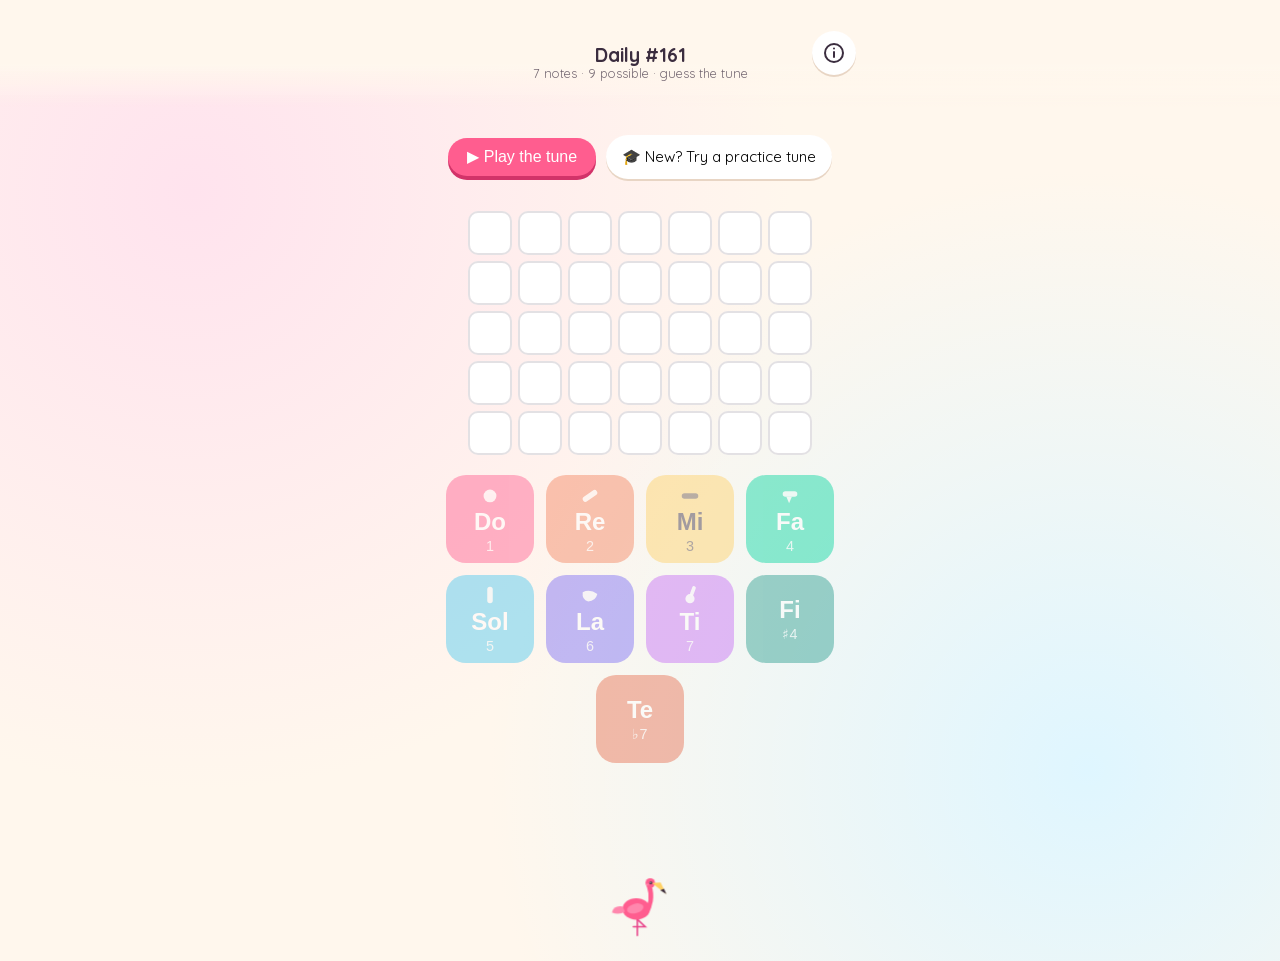
==== daily/index.html @ 04b8dc72 "publish web (source b31c6a4)" ====
<!doctype html>
<html lang="en">
<head>
  <meta charset="utf-8">
  <meta name="viewport" content="width=device-width, initial-scale=1, maximum-scale=1, user-scalable=no, viewport-fit=cover">
  <title>DoReMingo Daily — free daily melody puzzle</title>
  <meta name="description" content="Hear today's hidden melody and echo it back in Do-Re-Mi. One puzzle a day, same tune for everyone, new one at midnight. Free in your browser — no sign-up, no music training needed.">
  <link rel="canonical" href="https://www.doremingo.com/daily/">
  <meta property="og:type" content="website">
  <meta property="og:site_name" content="DoReMingo">
  <meta property="og:title" content="DoReMingo Daily — can you echo today's melody? 🦩">
  <meta property="og:description" content="A tiny daily ear puzzle: listen to a hidden tune, play it back in Do-Re-Mi, share your grid. New melody at midnight — same one for everyone.">
  <meta property="og:url" content="https://www.doremingo.com/daily/">
  <meta property="og:image" content="https://www.doremingo.com/og-image.png">
  <meta property="og:image:width" content="1200">
  <meta property="og:image:height" content="630">
  <meta name="twitter:card" content="summary_large_image">
  <link rel="icon" href="assets/favicon.svg">
  <link rel="apple-touch-icon" href="assets/icon-180.png">
  <link rel="manifest" href="manifest.webmanifest">
  <meta name="theme-color" content="#ff5d8f">
  <script>
  // Boot-failure surface. If anything throws before the app boots (old browser
  // that can't parse the module, blocked storage, a failed script/CSS fetch),
  // the page stays blank with the error swallowed — this shows it instead, with
  // a mailto so players can forward it. ES5 on purpose: it must parse on the
  // very browsers whose module parse just failed. main.js sets
  // window.__doremingoBooted when it finishes; errors after that are the app's
  // own problem and stay off this overlay.
  (function () {
    var shown = false;
    function show(message) {
      if (shown || window.__doremingoBooted) return;
      shown = true;
      var detail = message
        + '\n\nPage: ' + location.href
        + '\nBrowser: ' + navigator.userAgent;
      var box = document.createElement('div');
      box.id = 'boot-error';
      box.setAttribute('style', 'position:fixed;left:0;top:0;right:0;bottom:0;z-index:9999;overflow:auto;background:#fff;color:#3a2b33;font-family:system-ui,sans-serif;padding:40px 24px;text-align:center;');
      var h = document.createElement('h1');
      h.setAttribute('style', 'font-size:1.25rem;margin:0 0 12px;');
      h.appendChild(document.createTextNode('🦩 Oops — DoReMingo could not start'));
      var p = document.createElement('p');
      p.setAttribute('style', 'margin:0 0 16px;');
      p.appendChild(document.createTextNode('Something went wrong loading the game on this browser. Please email us this error so we can fix it:'));
      var pre = document.createElement('pre');
      pre.setAttribute('style', 'white-space:pre-wrap;word-break:break-word;text-align:left;background:#ffe3ee;border-radius:10px;padding:12px;font-size:0.78rem;max-width:480px;margin:0 auto 16px;');
      pre.appendChild(document.createTextNode(detail));
      var a = document.createElement('a');
      a.href = 'mailto:doremingo@okdo.co.uk?subject=' + encodeURIComponent('DoReMingo error report')
        + '&body=' + encodeURIComponent(detail);
      a.setAttribute('style', 'display:inline-block;color:#c9184a;font-weight:700;');
      a.appendChild(document.createTextNode('Email doremingo@okdo.co.uk'));
      box.appendChild(h);
      box.appendChild(p);
      box.appendChild(pre);
      box.appendChild(a);
      // On <html>, not <body>: exists before <body> parses and sits outside any
      // body styling (e.g. the opacity fade-in) that could hide it.
      document.documentElement.appendChild(box);
    }
    window.addEventListener('error', function (e) {
      var t = e && e.target;
      // Capture-phase resource failures: only the ones that blank the app
      // (the module script, the stylesheet) — not icons or audio samples.
      if (t && t !== window && (t.src || t.href)) {
        var tag = t.tagName;
        if (tag === 'SCRIPT' || (tag === 'LINK' && t.rel === 'stylesheet')) {
          show('Failed to load: ' + (t.src || t.href));
        }
        return;
      }
      if (e && e.message) {
        show(e.message + (e.filename ? '\n' + e.filename + ':' + e.lineno : ''));
      }
    }, true);
    window.addEventListener('unhandledrejection', function (e) {
      var r = e && e.reason;
      show((r && (r.stack || r.message)) || String(r));
    });
  })();
  </script>
  <link rel="stylesheet" href="css/style.css">
  <script type="application/ld+json">
  {
    "@context": "https://schema.org",
    "@type": "WebApplication",
    "name": "DoReMingo Daily",
    "url": "https://www.doremingo.com/daily/",
    "applicationCategory": "GameApplication",
    "operatingSystem": "Any (web browser)",
    "offers": { "@type": "Offer", "price": "0", "priceCurrency": "USD" },
    "description": "A free daily music puzzle: hear a hidden melody and echo it back in Do-Re-Mi solfège. One shared puzzle a day, spoiler-free sharing, grounded in functional ear training (Kodály movable-do).",
    "genre": "Educational, Music"
  }
  </script>
</head>
<body>
  <main id="app">
    <section id="home-screen" class="screen">
      <button id="menu-btn" class="menu-btn" aria-label="More options" aria-haspopup="true" aria-expanded="false">
        <svg viewBox="0 0 24 24" aria-hidden="true" fill="currentColor"><circle cx="5" cy="12" r="2"/><circle cx="12" cy="12" r="2"/><circle cx="19" cy="12" r="2"/></svg>
      </button>
      <div id="menu-scrim" class="menu-scrim" hidden></div>
      <nav id="menu-popover" class="menu-popover" hidden>
        <button id="menu-tutorial" class="menu-item"><span class="menu-icon"><svg viewBox="0 0 24 24" aria-hidden="true" fill="none" stroke="currentColor" stroke-width="2" stroke-linecap="round" stroke-linejoin="round"><path d="M3 9l9-4 9 4-9 4-9-4z"/><path d="M7 11.2v3.3c0 1.2 2.2 2.2 5 2.2s5-1 5-2.2v-3.3"/><path d="M21 9v4"/></svg></span>Tutorial</button>
        <button id="menu-how" class="menu-item"><span class="menu-icon"><svg viewBox="0 0 24 24" aria-hidden="true" fill="none" stroke="currentColor" stroke-width="2" stroke-linecap="round" stroke-linejoin="round"><circle cx="12" cy="12" r="9"/><path d="M12 11v5"/><path d="M12 7.6h.01"/></svg></span>How it works</button>
        <button id="menu-notes" class="menu-item"><span class="menu-icon"><svg viewBox="0 0 24 24" aria-hidden="true" fill="none" stroke="currentColor" stroke-width="2" stroke-linecap="round" stroke-linejoin="round"><path d="M9 17V5l10-2v12"/><ellipse cx="6.5" cy="17" rx="2.5" ry="2"/><ellipse cx="16.5" cy="15" rx="2.5" ry="2"/></svg></span>Note reference</button>
        <button id="menu-reminders" class="menu-item" hidden><span class="menu-icon"><svg viewBox="0 0 24 24" aria-hidden="true" fill="none" stroke="currentColor" stroke-width="2" stroke-linecap="round" stroke-linejoin="round"><path d="M18 8a6 6 0 1 0-12 0c0 7-3 8-3 8h18s-3-1-3-8"/><path d="M13.7 20a2 2 0 0 1-3.4 0"/></svg></span><span id="menu-reminders-label">Daily reminder</span></button>
        <a id="menu-contact" class="menu-item" href="mailto:doremingo@okdo.co.uk"><span class="menu-icon"><svg viewBox="0 0 24 24" aria-hidden="true" fill="none" stroke="currentColor" stroke-width="2" stroke-linecap="round" stroke-linejoin="round"><rect x="3" y="5" width="18" height="14" rx="2"/><path d="m3 7 9 6 9-6"/></svg></span>Contact</a>
        <button id="menu-reset" class="menu-item danger"><span class="menu-icon"><svg viewBox="0 0 24 24" aria-hidden="true" fill="none" stroke="currentColor" stroke-width="2" stroke-linecap="round" stroke-linejoin="round"><path d="M19.5 13a7.5 7.5 0 1 1-1.8-5.6"/><path d="M18 3v5h-5"/></svg></span>Reset progress</button>
      </nav>
      <div id="home-mascot" class="mascot mascot-lg"></div>
      <h1 class="wordmark"><span class="wm-solfege">DoReMi</span><span class="wm-ngo">ngo</span></h1>
      <p class="tagline">Hear a note. Feel where it lives.</p>
      <p id="journey" class="status"></p>
      <div id="level-list" class="level-list"></div>
      <p id="load-status" class="status" hidden>Warming up the piano…</p>
      <p id="warmup-status" class="status" hidden>Warming up the piano…</p>

      <p id="version-tag" class="footer"></p>
    </section>

    <section id="about-screen" class="screen" hidden>
      <header class="quiz-header">
        <button id="about-back-btn" class="back-btn" aria-label="back to all levels">
          <svg viewBox="0 0 24 24" aria-hidden="true"><path d="M15 5 L8 12 L15 19" stroke="currentColor" stroke-width="2.6" fill="none" stroke-linecap="round" stroke-linejoin="round"/></svg>
        </button>
      </header>
      <article class="about">
        <h2>What is DoReMingo?</h2>
        <p>DoReMingo is a free ear-training game that teaches you to recognise musical notes by ear — the skill behind playing songs without sheet music, improvising, and singing in tune. No musical education needed: the game explains everything as you go, and it works right in your browser, on your phone or computer.</p>

        <h2>How does it work?</h2>
        <p>Each round, a short chord pattern shows your ear where <em>home</em> is — the key. Then one mystery note plays, and you say which note it was: Do, Re, Mi and friends. After every answer, the note audibly walks back home step by step, so your ear learns the note's character whether you guessed right or not. Levels start with just three notes and grow gently to every note, minor keys, changing keys and short melodies.</p>

        <h2>The philosophy</h2>
        <p>DoReMingo is built on <strong>functional ear training</strong> — the Kodály movable-do tradition used in real music education. Instead of memorising pitch names (near-impossible for adults) or drilling abstract intervals, you learn how each note <em>feels</em> relative to the key: Re leans down, Ti pulls up, Do rests. That relative skill transfers directly to real music in any key — exactly how experienced musicians hear.</p>
        <p>And because practice only works if you come back: no lives, no fail states, no punishments. Wrong answers teach you the same way right ones do. Just a happy flamingo, bright colours, and your ear getting sharper one note at a time.</p>
      </article>
    </section>

    <section id="notes-screen" class="screen" hidden>
      <header class="quiz-header">
        <button id="notes-back-btn" class="back-btn" aria-label="back to all levels">
          <svg viewBox="0 0 24 24" aria-hidden="true"><path d="M15 5 L8 12 L15 19" stroke="currentColor" stroke-width="2.6" fill="none" stroke-linecap="round" stroke-linejoin="round"/></svg>
        </button>
      </header>
      <h2 class="notes-title">The notes 🎵</h2>
      <p class="tagline">Tap a note to hear it — or walk it home.</p>
      <div id="notes-list" class="notes-list"></div>
    </section>

    <section id="theory-screen" class="screen" hidden>
      <header class="quiz-header">
        <button id="theory-back-btn" class="back-btn" aria-label="back to all levels">
          <svg viewBox="0 0 24 24" aria-hidden="true"><path d="M15 5 L8 12 L15 19" stroke="currentColor" stroke-width="2.6" fill="none" stroke-linecap="round" stroke-linejoin="round"/></svg>
        </button>
      </header>
      <h2 id="theory-title"></h2>
      <div id="theory-body" class="theory-body"></div>
      <button id="theory-next-btn" class="big-btn">Let’s play</button>
    </section>

    <section id="meet-screen" class="screen" hidden>
      <h2 id="meet-title"></h2>
      <p id="meet-body" class="tagline"></p>
      <div id="meet-stage" class="degrees"></div>
      <p id="meet-walk" class="walk" aria-label="resolution walk"></p>
      <button id="meet-next-btn" class="big-btn">Next</button>
      <button id="meet-skip-btn" class="big-btn secondary">Skip</button>
      <p id="meet-help" class="meet-help" hidden></p>
    </section>

    <section id="quiz-screen" class="screen quiz-screen" hidden>
      <header class="quiz-header">
        <button id="home-btn" class="back-btn" aria-label="back to all levels">
          <svg viewBox="0 0 24 24" aria-hidden="true"><path d="M15 5 L8 12 L15 19" stroke="currentColor" stroke-width="2.6" fill="none" stroke-linecap="round" stroke-linejoin="round"/></svg>
        </button>
        <div class="bar-track" aria-label="level progress">
          <div id="bar-fill" class="bar-fill"></div>
        </div>
      </header>
      <p id="level-title" class="status"></p>

      <div class="quiz-main">
        <p id="prompt" class="prompt">Listen…</p>
        <div id="answer-slots" class="slots" hidden></div>
        <div id="degree-buttons" class="degrees"></div>
        <p id="walk" class="walk" aria-label="resolution walk"></p>
        <div class="replays">
          <button id="replay-note-btn" class="chip-btn" disabled>🔁 Hear it again</button>
          <button id="replay-cadence-btn" class="chip-btn" disabled>🏠 Hear home</button>
          <button id="backspace-btn" class="chip-btn" hidden>⌫ Undo</button>
        </div>
      </div>

      <div class="mascot-stage">
        <p id="feedback" class="feedback" aria-live="polite"></p>
        <div id="quiz-mascot" class="mascot mascot-sm"></div>
      </div>
      <p class="status kbd-hint">Keys: 1–7 answer · space replays · C plays home</p>
    </section>

    <section id="daily-screen" class="screen" hidden>
      <header class="quiz-header">
        <button id="daily-back-btn" class="back-btn" aria-label="leave the daily puzzle">
          <svg viewBox="0 0 24 24" aria-hidden="true"><path d="M15 5 L8 12 L15 19" stroke="currentColor" stroke-width="2.6" fill="none" stroke-linecap="round" stroke-linejoin="round"/></svg>
        </button>
        <div class="daily-headline">
          <span id="daily-title" class="daily-title">Daily</span>
          <span id="daily-sub" class="daily-sub"></span>
        </div>
        <button id="daily-help-btn" class="menu-btn daily-help-btn" aria-label="How to play">
          <svg viewBox="0 0 24 24" aria-hidden="true" fill="none" stroke="currentColor" stroke-width="2" stroke-linecap="round" stroke-linejoin="round"><circle cx="12" cy="12" r="9"/><path d="M12 11v5"/><path d="M12 7.6h.01"/></svg>
        </button>
      </header>

      <div id="daily-help-dialog" class="help-overlay" hidden>
        <div class="help-dialog" role="dialog" aria-modal="true" aria-label="How to play Daily">
          <h2>How to play Daily</h2>
          <p>One shared puzzle a day: hear a hidden tune, tap it back in Do-Re-Mi.</p>
          <p>First you'll hear <b>home</b> 🏠 — a short chord pattern that shows your ear where the key sits. Then the tune plays.</p>
          <p><b>Solid dot</b> = right note, right spot. <b>Hollow ring</b> = in the tune, another spot. Plain = not in the tune (button greys out).</p>
          <p>Run out of guesses and the tune is revealed — no losing, just learning.</p>
          <button id="daily-help-close" class="big-btn">Got it</button>
        </div>
      </div>

      <p id="daily-status" class="status" hidden>Warming up the piano…</p>

      <div id="daily-play" class="daily-play">
        <button id="daily-play-btn" class="big-btn">🔁 Hear it again</button>
        <button id="daily-practice-btn" class="chip-btn" hidden>🎓 Practice tune</button>
      </div>

      <div id="daily-board" class="daily-board" aria-label="your guesses"></div>

      <div id="daily-degree-buttons" class="degrees daily-palette"></div>

      <div id="daily-mascot-stage" class="mascot-stage">
        <p id="daily-feedback" class="feedback" aria-live="polite"></p>
        <div id="daily-mascot" class="mascot mascot-sm"></div>
      </div>

      <div id="daily-result" class="daily-result" hidden>
        <h2 id="daily-result-title"></h2>
        <p id="daily-reveal" class="daily-reveal" hidden></p>
        <div id="daily-stats" class="daily-stats"></div>
        <button id="daily-share-btn" class="big-btn">Share result</button>
        <p id="daily-share-status" class="status" aria-live="polite"></p>
        <p id="daily-countdown" class="status"></p>
      </div>
    </section>

    <section id="clear-screen" class="screen" hidden>
      <div id="clear-mascot" class="mascot mascot-lg party"></div>
      <h1 id="clear-title">Level cleared! 🎉</h1>
      <p id="clear-message" class="tagline">Your ear is getting sharper. 🦩</p>
      <button id="next-level-btn" class="big-btn">Next level</button>
      <button id="map-btn" class="big-btn secondary">All levels</button>
    </section>
  </main>

  <nav id="tabbar" class="tabbar" aria-label="Modes" hidden>
    <button id="tab-learn" class="tab-btn" type="button">
      <svg class="tab-icon" viewBox="0 0 24 24" aria-hidden="true" fill="none" stroke="currentColor" stroke-width="2" stroke-linecap="round" stroke-linejoin="round"><path d="M3 9l9-4 9 4-9 4-9-4z"/><path d="M7 11.2v3.3c0 1.2 2.2 2.2 5 2.2s5-1 5-2.2v-3.3"/><path d="M21 9v4"/></svg>
      <span class="tab-label">Learn</span>
    </button>
    <button id="tab-daily" class="tab-btn" type="button">
      <svg class="tab-icon" viewBox="0 0 24 24" aria-hidden="true" fill="none" stroke="currentColor" stroke-width="2" stroke-linecap="round" stroke-linejoin="round"><rect x="3" y="4.5" width="18" height="16" rx="2"/><path d="M3 9h18"/><path d="M8 2.5v4"/><path d="M16 2.5v4"/><path d="M12 13.5h.01"/></svg>
      <span class="tab-label">Daily</span>
    </button>
    <button id="tab-warmup" class="tab-btn" type="button">
      <svg class="tab-icon" viewBox="0 0 24 24" aria-hidden="true" fill="none" stroke="currentColor" stroke-width="2" stroke-linecap="round" stroke-linejoin="round"><path d="M3 12h4l2-6 4 13 2.5-7H21"/></svg>
      <span class="tab-label">Warmup</span>
    </button>
  </nav>

  <button id="load-error" class="load-error" hidden></button>
  <script type="module" src="js/main.js"></script>
</body>
</html>
---- daily/css/style.css ----
/* Self-hosted brand fonts (latin subset) — work offline in the iOS app,
   no CDN. Quicksand is a variable font covering 400–700 in one file. */
@font-face {
  font-family: 'Quicksand';
  font-style: normal;
  font-weight: 400 700;
  font-display: swap;
  src: url('../assets/fonts/quicksand-latin-var.woff2') format('woff2');
}
@font-face {
  font-family: 'Space Mono';
  font-style: normal;
  font-weight: 400;
  font-display: swap;
  src: url('../assets/fonts/spacemono-400-latin.woff2') format('woff2');
}
@font-face {
  font-family: 'Space Mono';
  font-style: normal;
  font-weight: 700;
  font-display: swap;
  src: url('../assets/fonts/spacemono-700-latin.woff2') format('woff2');
}

:root {
  --bg: #fff7ed;
  --ink: #3b2d3f;
  --pink: #ff5d8f;
  --yellow: #ffd166;
  --green: #06d6a0;
  --blue: #4cc9f0;
  --red: #ef476f;
  --berry: #c42e62; /* AA-safe pink for small text — white-on-pink fails contrast */
  --font-brand: 'Quicksand', ui-rounded, -apple-system, "Segoe UI", Roboto, sans-serif;
  --font-mono: 'Space Mono', ui-monospace, "SF Mono", Menlo, monospace;
}

* { box-sizing: border-box; }

/* `display:flex` on .quiz-screen would otherwise override the UA [hidden]
   rule, leaking the level view under other screens. Keep hidden authoritative. */
[hidden] { display: none !important; }

html {
  /* pink underlay = webview's first paint before <body> renders, so the
     native launch screen → content handoff never flashes the WKWebView's
     default background. Body's own bg paints over this immediately. */
  background: #ff5d8f;
  /* native-app feel: no text scaling, no rubber-band scroll on the page */
  -webkit-text-size-adjust: 100%;
  text-size-adjust: 100%;
  overscroll-behavior: none;
  /* contain the header's 100vw full-bleed band — no stray horizontal scrollbar */
  overflow-x: clip;
}

/* First paint eases up from the dark-pink launch/underlay into the lighter app
   bg, instead of snapping. Body starts transparent (pink shows through) and
   fades to opaque on its single render. */
@keyframes app-fade-in { from { opacity: 0; } to { opacity: 1; } }

body {
  margin: 0;
  font-family: var(--font-brand);
  animation: app-fade-in 0.45s ease-out both;
  background:
    radial-gradient(circle at 15% 20%, #ffe3ee 0%, transparent 45%),
    radial-gradient(circle at 85% 80%, #dff6ff 0%, transparent 45%),
    var(--bg);
  color: var(--ink);
  min-height: 100dvh;
  display: grid;
  /* fixed-width centred column — the track must NOT size to content, or
     wide feedback ("🔥 3 in a row!") would stretch the progress bar and
     shift the mascot. .screen fills this; its own max-width is the cap. */
  grid-template-columns: min(100%, 480px);
  justify-content: center;
  align-items: center;
  /* app, not document: suppress text selection, callout menu, double-tap zoom,
     and the grey tap flash on buttons */
  -webkit-user-select: none;
  user-select: none;
  -webkit-touch-callout: none;
  -webkit-tap-highlight-color: transparent;
  touch-action: manipulation;
}

.load-error {
  /* always-visible failure surface — sits above every screen, survives
     screen switches because it's a body child, not inside a .screen */
  position: fixed;
  left: 0;
  right: 0;
  bottom: 0;
  z-index: 100;
  border: none;
  font: inherit;
  font-size: 1.05rem;
  color: white;
  background: var(--red);
  padding: 16px max(16px, env(safe-area-inset-right))
           max(16px, env(safe-area-inset-bottom)) max(16px, env(safe-area-inset-left));
  cursor: pointer;
  box-shadow: 0 -4px 16px rgba(0, 0, 0, 0.15);
}

.screen {
  position: relative;
  text-align: center;
  /* honour the notch / Dynamic Island and the home-indicator inset */
  padding: max(24px, env(safe-area-inset-top)) max(24px, env(safe-area-inset-right))
           max(24px, env(safe-area-inset-bottom)) max(24px, env(safe-area-inset-left));
  max-width: 480px;
  width: 100%;
}

h1 {
  font-size: 3rem;
  margin: 0 0 8px;
  color: var(--pink);
}

/* Two-tone wordmark: "DoReMi" (solfège) pink + "ngo" (flamingo) plum */
.wordmark {
  font-weight: 700;
  letter-spacing: -0.02em;
  color: var(--ink);
}
.wm-solfege { color: var(--pink); }
.wm-ngo { color: var(--ink); }

.tagline { font-size: 1.1rem; margin-bottom: 32px; }

.big-btn {
  font-size: 1.4rem;
  padding: 18px 36px;
  border: none;
  border-radius: 999px;
  background: var(--pink);
  color: white;
  cursor: pointer;
  box-shadow: 0 4px 0 #d23369;
}
.big-btn:active { transform: translateY(2px); box-shadow: 0 2px 0 #d23369; }
.big-btn.secondary {
  background: white;
  color: var(--pink);
  box-shadow: 0 4px 0 #e8d5c4;
  margin-top: 12px;
}
.big-btn.secondary:active { box-shadow: 0 2px 0 #e8d5c4; }

.level-list {
  display: flex;
  flex-direction: column;
  gap: 10px;
  margin-top: 16px;
}

.level-card {
  display: flex;
  align-items: center;
  gap: 14px;
  padding: 14px 18px;
  border: none;
  border-radius: 16px;
  background: white;
  cursor: pointer;
  text-align: left;
  font: inherit;
  color: inherit;
  box-shadow: 0 2px 0 #e8d5c4;
}
.level-card:active { transform: translateY(1px); }
.level-card .level-main {
  display: flex;
  align-items: center;
  gap: 14px;
  flex: 1;
  border: none;
  background: none;
  font: inherit;
  color: inherit;
  text-align: left;
  padding: 0;
  cursor: pointer;
}
.level-card .badge {
  font-size: 1.5rem;
  width: 44px;
  height: 44px;
  display: grid;
  place-items: center;
  border-radius: 50%;
  background: var(--bg);
  flex-shrink: 0;
}
.level-card.cleared .badge { background: #d8f5ec; }
.level-card.current { outline: 3px solid var(--pink); }
.level-card .level-name { font-weight: 700; }
.level-card .level-sub { font-size: 0.85rem; color: #8a7a8f; }

.theory-body {
  text-align: left;
  font-size: 1.05rem;
  line-height: 1.55;
  margin-bottom: 20px;
}

.level-card .book-btn {
  margin-left: auto;
  border: none;
  background: var(--bg);
  border-radius: 10px;
  font-size: 1.1rem;
  padding: 8px;
  cursor: pointer;
  flex-shrink: 0;
  display: grid;
  place-items: center;
  color: var(--ink);
}
.level-card .book-btn svg { width: 22px; height: 22px; display: block; }

/* Nav header pins to the top while the screen scrolls. Full-bleed (negative
   margins cancel the screen's padding) so its backdrop spans edge-to-edge, with
   a gradient that's solid at the top and fades to transparent at the bottom —
   content dissolves under the bar instead of meeting a hard box edge (iOS
   large-title nav pattern). */
.quiz-header {
  display: flex;
  align-items: center;
  gap: 12px;
  position: sticky;
  top: 0;
  z-index: 20;
  margin: calc(-1 * max(24px, env(safe-area-inset-top)))
          calc(-1 * max(24px, env(safe-area-inset-right)))
          0
          calc(-1 * max(24px, env(safe-area-inset-left)));
  padding: max(24px, env(safe-area-inset-top))
           max(24px, env(safe-area-inset-right))
           20px
           max(24px, env(safe-area-inset-left));
}
/* Full-bleed backdrop: spans the whole viewport width, not just the centred
   480px column, so it never leaves a vertical seam on wide screens (iPad/desktop).
   Content stays in-column; only the fading band breaks out. */
.quiz-header::before {
  content: "";
  position: absolute;
  top: 0;
  bottom: 0;
  left: 50%;
  transform: translateX(-50%);
  width: 100vw;
  background: linear-gradient(var(--bg) 60%, transparent);
  z-index: -1;
  pointer-events: none;
}
.quiz-header .bar-track { flex: 1; }

/* Info screens are top-aligned (not vertically centred by body) so the back
   button always sits at the very top, even when the content is short. */
#about-screen,
#notes-screen,
#theory-screen {
  align-self: start;
  min-height: 100dvh;
}

/* Same as .quiz-screen: column fills the viewport so Mingo anchors at the
   bottom (margin-top:auto on the mascot stage) instead of floating mid-screen. */
#daily-screen {
  align-self: start;
  min-height: 100dvh;
  display: flex;
  flex-direction: column;
}
#daily-mascot-stage { margin-top: auto; }

/* Level view fills the viewport: nav at top, question/answers centred in the
   thumb zone, Mingo anchored at the bottom talking up through a bubble. */
.quiz-screen {
  min-height: 100dvh;
  display: flex;
  flex-direction: column;
}
.quiz-main {
  flex: 1;
  display: flex;
  flex-direction: column;
  align-items: center;
  justify-content: center;
  gap: clamp(12px, 4vw, 20px);
  min-height: 0; /* let it shrink on short screens instead of overflowing */
}
.quiz-main .degrees,
.quiz-main .replays { margin: 0; }

.mascot-stage {
  position: relative; /* anchor for the absolutely-placed speech bubble */
  display: flex;
  flex-direction: column;
  align-items: center;
  justify-content: flex-end; /* Mingo pinned to the bottom… */
  gap: 4px;
  margin-top: 8px;
  /* …with fixed reserved space above. The bubble is taken out of flow (absolute)
     so however many lines it grows to, it never shifts the centred question or
     moves Mingo. */
  min-height: 150px;
}

/* Back chevron, top-left — replaces the ambiguous 🗺️ map glyph */
.back-btn {
  flex: none;
  width: 44px;
  height: 44px;
  border: none;
  border-radius: 50%;
  background: white;
  color: var(--ink);
  display: grid;
  place-items: center;
  cursor: pointer;
  box-shadow: 0 2px 0 #e8d5c4;
}
.back-btn svg { width: 22px; height: 22px; display: block; }
.back-btn:active { transform: translateY(2px); box-shadow: 0 0 0 #e8d5c4; }

/* Home has no nav header, just the floating burger. A top fade scrim gives the
   button the same backdrop the other screens get from .quiz-header — but only
   once scrolled, so it never dims the mascot sitting at the top at rest.
   `body.scrolled` is toggled by a scroll listener in main.js. */
#home-screen::before {
  content: '';
  position: fixed;
  inset: 0 0 auto 0;
  height: calc(max(16px, env(safe-area-inset-top)) + 56px);
  background: linear-gradient(var(--bg) 55%, transparent);
  z-index: 9;
  pointer-events: none;
  opacity: 0;
  transition: opacity 0.2s ease;
}
body.scrolled #home-screen::before { opacity: 1; }
@media (prefers-reduced-motion: reduce) {
  #home-screen::before { transition: none; }
  body { animation: none; }
}

/* Burger menu — top-right of the home screen */
.menu-btn {
  /* fixed (not absolute) so it stays put while the home screen scrolls.
     The calc keeps it on the centred column's right edge on wide viewports. */
  position: fixed;
  top: max(16px, env(safe-area-inset-top));
  right: max(16px, env(safe-area-inset-right), calc((100vw - 480px) / 2 + 16px));
  width: 44px;
  height: 44px;
  border: none;
  border-radius: 50%;
  background: white;
  color: var(--ink);
  display: grid;
  place-items: center;
  cursor: pointer;
  box-shadow: 0 2px 0 #e8d5c4;
  z-index: 10;
}
.menu-btn svg { width: 24px; height: 24px; display: block; }
.menu-btn:active { transform: translateY(2px); box-shadow: 0 0 0 #e8d5c4; }

/* Back-to-modes button on the Learn map — mirrors the burger, top-left. */
.home-back-btn {
  position: fixed;
  top: max(16px, env(safe-area-inset-top));
  left: max(16px, env(safe-area-inset-left), calc((100vw - 480px) / 2 + 16px));
  z-index: 10;
}

.menu-popover {
  position: fixed;
  top: max(64px, calc(env(safe-area-inset-top) + 48px));
  right: max(16px, env(safe-area-inset-right), calc((100vw - 480px) / 2 + 16px));
  z-index: 10;
  background: white;
  border-radius: 14px;
  box-shadow: 0 8px 24px rgba(0, 0, 0, 0.15);
  padding: 6px;
  display: flex;
  flex-direction: column;
  min-width: 190px;
  text-align: left;
  transform-origin: top right;
  /* iOS-style spring: scale from the anchor corner, slight overshoot, no rotation */
  animation: menu-pop-in 0.32s cubic-bezier(0.34, 1.4, 0.64, 1) both;
}
.menu-popover.closing { animation: menu-pop-out 0.18s ease-in forwards; }

@keyframes menu-pop-in {
  0%   { opacity: 0; transform: scale(0.8); }
  100% { opacity: 1; transform: scale(1); }
}
@keyframes menu-pop-out {
  0%   { opacity: 1; transform: scale(1); }
  100% { opacity: 0; transform: scale(0.9); }
}

/* Backdrop dim behind the open menu (UIMenu-style) */
.menu-scrim {
  position: fixed;
  inset: 0;
  z-index: 9;
  background: rgba(59, 45, 63, 0.18);
  animation: scrim-in 0.2s ease both;
}
.menu-scrim.closing { animation: scrim-out 0.18s ease forwards; }
@keyframes scrim-in  { from { opacity: 0; } to { opacity: 1; } }
@keyframes scrim-out { from { opacity: 1; } to { opacity: 0; } }

@media (prefers-reduced-motion: reduce) {
  .menu-popover, .menu-popover.closing,
  .menu-scrim, .menu-scrim.closing { animation: none; }
}

.menu-item {
  display: flex;
  align-items: center;
  gap: 16px;
  border: none;
  background: none;
  font: inherit;
  font-size: 1rem;
  text-align: left;
  padding: 12px 14px;
  border-radius: 10px;
  cursor: pointer;
  color: var(--ink);
}
.menu-item:active { background: #faf0e6; }
.menu-item.danger { color: var(--pink); }
.menu-icon { width: 24px; flex: none; display: grid; place-items: center; }
.menu-icon svg { width: 22px; height: 22px; display: block; }

/* Notes reference — squircle + blurb per named note */
.notes-title { color: var(--pink); margin: 0 0 4px; }
.notes-list {
  display: flex;
  flex-direction: column;
  gap: 12px;
  margin-top: 16px;
  text-align: left;
}
.note-row {
  display: flex;
  align-items: center;
  gap: 16px;
}
.note-slot {
  flex: none;
  min-width: 64px;
  min-height: 64px;
  display: flex;
  align-items: center;
  justify-content: center;
  gap: 8px;
  font-weight: 700;
  color: #c4b2c9;
}
.note-slot .degree-btn { flex: none; }
.note-text {
  display: flex;
  flex-direction: column;
  gap: 4px;
  min-width: 0;
}
.note-desc {
  margin: 0;
  font-size: 0.9rem;
  line-height: 1.4;
  color: #5d4c62;
}
.walk-slot {
  display: flex;
  align-items: center;
  gap: 10px;
  min-height: 1.5em;
  font-size: 0.85rem;
  font-weight: 700;
  color: #c4b2c9;
}
.walk-link {
  border: none;
  background: none;
  padding: 0;
  font: inherit;
  font-size: 0.85rem;
  font-weight: 700;
  color: var(--pink);
  cursor: pointer;
}

.icon-btn {
  border: none;
  background: white;
  border-radius: 12px;
  font-size: 1.2rem;
  min-width: 44px;
  min-height: 44px;
  padding: 8px 10px;
  cursor: pointer;
  box-shadow: 0 2px 0 #e8d5c4;
}

.book-btn { min-width: 44px; min-height: 44px; }

.walk {
  display: flex;
  gap: 10px;
  justify-content: center;
  min-height: 1.5em;
  margin: 0 0 6px;
  font-weight: 700;
  color: #c4b2c9;
}
.walk-note { transition: transform 0.15s, color 0.15s; }
.walk-note.lit { color: var(--pink); transform: scale(1.3); }
/* Notes outside the button octave (e.g. the high Do you walk up to) read as a
   tinted variant so the prime/comma mark isn't the only cue. */
.walk-note-octave { color: var(--blue); font-style: italic; }
.walk-note-octave.lit { color: var(--blue); transform: scale(1.3); }
@media (prefers-reduced-motion: reduce) {
  .walk-note.lit { transform: none; }
}

.replays {
  display: flex;
  flex-wrap: wrap;
  gap: 10px;
  justify-content: center;
  margin-bottom: 8px;
}

.chip-btn {
  border: none;
  background: white;
  border-radius: 999px;
  font: inherit;
  font-size: 0.95rem;
  min-height: 44px;
  padding: 8px 16px;
  cursor: pointer;
  box-shadow: 0 2px 0 #e8d5c4;
}
.chip-btn:disabled { opacity: 0.4; }

.slots {
  display: flex;
  gap: 10px;
  justify-content: center;
  margin: 8px 0;
}
.slot {
  min-width: 56px;
  min-height: 48px;
  border-radius: 14px;
  background: white;
  box-shadow: inset 0 0 0 2px #e8d5c4;
  display: grid;
  place-items: center;
  font-weight: 700;
  font-size: 1.1rem;
}
.slot.filled { box-shadow: inset 0 0 0 2px var(--blue); }
.slot.good { background: #d8f5ec; box-shadow: inset 0 0 0 2px var(--green); }
.slot.bad { background: #fde3e9; box-shadow: inset 0 0 0 2px var(--red); }

.kbd-hint {
  font-size: 0.75rem;
  font-family: var(--font-mono);
  letter-spacing: 0.04em;
}

.about {
  text-align: left;
  font-size: 0.95rem;
  line-height: 1.55;
  color: #5d4c62;
}
.about h2 {
  font-size: 1.05rem;
  color: var(--ink);
  margin: 20px 0 6px;
}
.about p { margin: 0 0 10px; }

.footer {
  margin-top: 24px;
  font-size: 0.8rem;
}
.footer a { color: #b39bbb; }

.meet-help {
  margin-top: 14px;
  font-size: 0.85rem;
}
.meet-help a { color: #b39bbb; }
@media (pointer: coarse) {
  .kbd-hint { display: none; }
}

.status { color: #8a7a8f; }

.prompt { font-size: 1.3rem; min-height: 2em; }

.bar-track {
  height: 18px;
  border-radius: 999px;
  background: #f3e3d3;
  overflow: hidden;
}
.bar-fill {
  height: 100%;
  width: 0%;
  border-radius: 999px;
  background: linear-gradient(90deg, var(--yellow), var(--green));
  transition: width 0.4s ease;
}

.degrees {
  display: flex;
  flex-wrap: wrap;
  gap: clamp(8px, 2.5vw, 12px);
  justify-content: center;
  margin: 24px 0;
}

.degree-btn {
  /* fluid so a row of answers fits SE-class widths without scrolling */
  width: clamp(62px, 21vw, 88px);
  height: clamp(62px, 21vw, 88px);
  border: none;
  border-radius: clamp(16px, 5vw, 20px);
  font-size: clamp(1.2rem, 5.5vw, 1.5rem);
  font-weight: 700;
  color: white;
  cursor: pointer;
  display: flex;
  flex-direction: column;
  align-items: center;
  justify-content: center;
  gap: 2px;
  transition: transform 0.1s;
}
.degree-btn:disabled { opacity: 0.45; }
.degree-btn:not(:disabled):active { transform: scale(0.95); }
.degree-btn .num { font-size: 0.9rem; font-weight: 400; opacity: 0.85; }

.degree-btn[data-degree="1"] { background: var(--pink); }
.degree-btn[data-degree="2"] { background: #f4845f; }
.degree-btn[data-degree="3"] { background: var(--yellow); color: var(--ink); }
.degree-btn[data-degree="4"] { background: var(--green); }
.degree-btn[data-degree="5"] { background: var(--blue); }
.degree-btn[data-degree="6"] { background: #7b6cf6; }
.degree-btn[data-degree="7"] { background: #c66cf6; }
/* chromatic degrees (note reference, chromatic levels) */
.degree-btn[data-degree="fi"] { background: #2a9d8f; }
.degree-btn[data-degree="te"] { background: #e76f51; }
.degree-btn[data-degree="ra"] { background: #e07a9b; }
.degree-btn[data-degree="me"] { background: #d6a14a; }
.degree-btn[data-degree="le"] { background: #6a76c4; }

.degree-btn.correct { outline: 4px solid var(--green); }
.degree-btn.wrong { outline: 4px solid var(--red); }
.degree-btn.playing {
  transform: scale(1.1);
  box-shadow: 0 0 0 4px var(--yellow), 0 0 18px var(--yellow);
}
@media (prefers-reduced-motion: reduce) {
  .degree-btn.playing { transform: none; }
}

/* Mingo's speech bubble — rises above him, with a little downward tail.
   Hidden when empty so he stands alone while the player listens. */
.feedback {
  /* Out of flow, bottom-anchored just above Mingo, so it grows upward as lines
     are added without ever pushing siblings. drop-shadow (vs box-shadow) wraps
     the whole silhouette — bubble + tail — so the tail carries the shadow too. */
  position: absolute;
  bottom: 80px;
  left: 50%;
  transform: translateX(-50%);
  margin: 0;
  width: max-content;
  max-width: 100%;
  font-size: 1.05rem;
  font-weight: 700;
  line-height: 1.35;
  text-align: center;
  text-wrap: balance;
  background: white;
  color: var(--ink);
  border-radius: 16px;
  padding: 12px 18px;
  filter: drop-shadow(0 3px 0 #e8d5c4);
}
.feedback:empty { display: none; }
.feedback::after {
  content: "";
  position: absolute;
  bottom: -6px;
  left: 50%;
  width: 14px;
  height: 14px;
  transform: translateX(-50%) rotate(45deg);
  background: inherit;
}
.feedback.good { color: #04a47b; background: #d8f5ec; filter: drop-shadow(0 3px 0 #b3e6d6); }
.feedback.bad { color: var(--berry); background: #fde3e9; filter: drop-shadow(0 3px 0 #f3c3cf); }

/* ---------- mascot ---------- */

.mascot svg { width: 100%; height: 100%; overflow: visible; } /* head pokes out mid-wiggle */
.mascot-lg { width: 130px; height: 156px; margin: 0 auto; }
.mascot-sm { width: 56px; height: 67px; flex-shrink: 0; }

.mascot .flamingo { transform-origin: 50% 80%; animation: bob 3s ease-in-out infinite; }
.mascot.good .flamingo { animation: hop 0.5s ease-out 2; }
.mascot.bad .flamingo { animation: wiggle 0.5s ease-in-out 1; }
.mascot.party .flamingo { animation: party 0.7s ease-in-out infinite; }

/* mood FX — shown only in the matching state */
.mascot .fx { display: none; }
.mascot.good .fx-happy { display: inline; }
.mascot.party .fx-party { display: inline; }
.mascot.bad .fx-sad { display: inline; }
.spark, .tear { transform-box: fill-box; transform-origin: center; }
.spark { animation: sparkle 1.2s ease-in-out infinite; }
.spark-b { animation-delay: 0.4s; }
.tear { animation: drip 1.6s ease-in-out infinite; }

@keyframes sparkle {
  0%, 100% { transform: scale(0.4); opacity: 0.2; }
  50% { transform: scale(1); opacity: 1; }
}
@keyframes drip {
  0% { transform: translateY(0); opacity: 0; }
  30% { opacity: 1; }
  100% { transform: translateY(8px); opacity: 0; }
}

@keyframes bob {
  0%, 100% { transform: translateY(0) rotate(0deg); }
  50% { transform: translateY(-3px) rotate(-2deg); }
}
@keyframes hop {
  0%, 100% { transform: translateY(0); }
  40% { transform: translateY(-12px) rotate(-4deg); }
}
@keyframes wiggle {
  0%, 100% { transform: rotate(0deg); }
  25% { transform: rotate(-6deg); }
  75% { transform: rotate(6deg); }
}
@keyframes party {
  0%, 100% { transform: translateY(0) rotate(-6deg) scale(1); }
  50% { transform: translateY(-10px) rotate(6deg) scale(1.06); }
}

/* ---------- hand signs ---------- */

.degree-btn .sign {
  width: 22px;
  height: 22px;
  color: rgba(255, 255, 255, 0.9);
}
.degree-btn[data-degree="3"] .sign { color: rgba(59, 45, 63, 0.75); }
.degree-btn .sign svg { width: 100%; height: 100%; display: block; }

/* ---------- confetti ---------- */

.confetti-piece {
  position: fixed;
  top: -20px;
  width: 10px;
  height: 14px;
  border-radius: 3px;
  pointer-events: none;
  animation: confetti-fall linear forwards;
  z-index: 10;
}
@keyframes confetti-fall {
  to { transform: translateY(105vh) rotate(720deg); }
}

/* ---------- streak ---------- */

.streak-pop {
  display: inline-block;
  animation: streak-pop 0.4s ease-out;
}
@keyframes streak-pop {
  0% { transform: scale(0.4); }
  70% { transform: scale(1.25); }
  100% { transform: scale(1); }
}

@media (prefers-reduced-motion: reduce) {
  .mascot .flamingo,
  .mascot.good .flamingo,
  .mascot.bad .flamingo,
  .mascot.party .flamingo,
  .spark,
  .tear,
  .streak-pop { animation: none; }
  .confetti-piece { display: none; }
  .bar-fill { transition: none; }
}

/* ---------- Daily mode ---------- */

/* Centre the title block across the full width; the back button floats over the
   left so it doesn't shove the title off-centre. Extra vertical padding keeps the
   header from crowding the top edge / notch. */
#daily-screen .quiz-header {
  justify-content: center;
  padding-top: max(44px, calc(env(safe-area-inset-top) + 24px));
  padding-bottom: 26px;
}
#daily-screen #daily-back-btn {
  position: absolute;
  left: max(24px, env(safe-area-inset-left));
  top: 50%;
  transform: translateY(-50%);
}
#daily-screen .daily-help-btn {
  position: absolute;
  right: max(24px, env(safe-area-inset-right));
  top: 50%;
  transform: translateY(-50%);
}
#daily-screen .daily-help-btn:active { transform: translateY(-50%) translateY(2px); }
.daily-headline {
  display: flex; flex-direction: column; align-items: center;
  text-align: center; line-height: 1.15;
}
.daily-title { font-family: var(--font-brand); font-weight: 700; font-size: 1.2rem; }
.daily-sub { font-size: 0.8rem; opacity: 0.7; }

/* The status line narrates playback (home → tune). Keep its slot reserved even
   when hidden so appearing/disappearing text never shifts the grid below. */
#daily-status { min-height: 1.5em; margin: 0; }
/* !important to out-rank the global `[hidden] { display: none !important }`. */
#daily-status[hidden] { display: block !important; visibility: hidden; }

.daily-play { display: flex; justify-content: center; align-items: center; gap: 0.6rem; flex-wrap: wrap; margin: 0.25rem 0 1.5rem; }
.daily-play .big-btn { margin-top: 0; padding: 0.6rem 1.2rem; font-size: 1rem; }
/* Spent its turn's replay: clearly inert until the next Guess re-enables it. */
.daily-play .big-btn:disabled {
  opacity: 0.4; cursor: default; transform: none; box-shadow: 0 2px 0 #d23369;
}

.daily-board {
  display: flex; flex-direction: column; gap: 6px;
  align-items: center; margin: 0.5rem 0 1rem;
}
.daily-lane { display: flex; gap: 6px; justify-content: center; }
.daily-cell {
  position: relative;
  width: 44px; height: 44px; border-radius: 10px;
  display: flex; align-items: center; justify-content: center;
  font-family: var(--font-brand); font-weight: 700; font-size: 0.9rem;
  background: #fff; color: var(--ink);
  box-shadow: inset 0 0 0 2px rgba(59, 45, 63, 0.14);
  transition: transform 0.12s ease, background 0.12s ease;
}
.daily-cell.filled { box-shadow: inset 0 0 0 2px var(--blue); transform: scale(1.04); }
.daily-cell.green { background: var(--green); color: #06382c; box-shadow: none; }
.daily-cell.yellow { background: var(--yellow); color: var(--ink); box-shadow: none; }
.daily-cell.grey { background: #cdbfd0; color: #5a4a5e; box-shadow: none; }
/* Non-colour cue so green (right spot) and yellow (right note, wrong spot) stay
   distinguishable for colourblind players, and on the text-less recap grid:
   a solid corner pip = exact, a hollow ring = present. */
.daily-cell.green::after,
.daily-cell.yellow::after {
  content: ""; position: absolute; top: 4px; right: 4px;
  width: 8px; height: 8px; border-radius: 50%;
}
.daily-cell.green::after { background: #06382c; }
.daily-cell.yellow::after { box-shadow: inset 0 0 0 2px #7a5b00; }
.daily-board.recap .daily-cell.green::after,
.daily-board.recap .daily-cell.yellow::after { top: 3px; right: 3px; width: 7px; height: 7px; }

/* On the result screen the board is a recap, not a play surface — text-less but
   sized to fill the available width so it doesn't read as cramped. Cells scale
   with the viewport (clamped) and the gap scales with them. */
.daily-board.recap { gap: clamp(5px, 1.6vw, 9px); margin: 0.35rem 0 0.75rem; }
.daily-board.recap .daily-lane { gap: clamp(5px, 1.6vw, 9px); }
.daily-board.recap .daily-cell {
  width: clamp(34px, 9vw, 52px); height: clamp(34px, 9vw, 52px);
  border-radius: 10px; font-size: 0;
}

.daily-palette { margin-top: 0.25rem; }
/* A Degree proven absent from the tune is greyed and locked out of the palette. */
.daily-palette .degree-btn.absent {
  background: #cdbfd0; color: #6e5f72;
  opacity: 0.55; box-shadow: none;
}
.daily-palette .degree-btn.absent .sign { color: #6e5f72; }

/* Results: one centred, width-capped column so figures + chart line up. */
.daily-result {
  text-align: center; display: flex; flex-direction: column; align-items: stretch;
  gap: 0.5rem; width: 100%; max-width: 360px; margin: 0 auto;
}
.daily-result h2 { font-family: var(--font-brand); margin: 0.1rem 0; font-size: 1.5rem; }
.daily-reveal { font-weight: 600; color: var(--berry); margin: 0; }
.daily-result .big-btn { margin: 0.6rem auto 0; }

/* Web daily-only flavor (www.doremingo.com/daily): nudge to the full game. */
.daily-upsell {
  display: block;
  margin-top: 0.9rem;
  font-size: 0.95rem;
  color: var(--berry);
}

.daily-stats { width: 100%; }
.stat-figures { display: flex; justify-content: space-between; gap: 0.4rem; margin: 0.2rem 0 0.7rem; }
.stat-figures span { display: flex; flex-direction: column; align-items: center; flex: 1; }
.stat-figures b { font-size: 1.35rem; font-family: var(--font-brand); line-height: 1.1; }
.stat-figures small { font-size: 0.66rem; opacity: 0.65; margin-top: 0.1rem; }
.dist-title { font-size: 0.78rem; opacity: 0.7; margin: 0.2rem 0; text-align: left; }
.dist { display: flex; flex-direction: column; gap: 4px; }
.dist-row { display: flex; align-items: center; gap: 6px; }
.dist-label { width: 1ch; font-family: var(--font-mono); font-size: 0.8rem; opacity: 0.7; }
.dist-bar {
  background: #cdbfd0; color: #fff; border-radius: 4px;
  font-family: var(--font-mono); font-size: 0.72rem; font-weight: 700;
  padding: 1px 6px; text-align: right; min-width: 1ch;
}
.dist-bar.hot { background: var(--green); color: #06382c; }

#daily-countdown { font-family: var(--font-mono); font-size: 0.85rem; opacity: 0.8; }

/* ---------- bottom tab bar — the three top-level Modes ---------- */
/* iOS-style persistent tab bar. Shown only on the mode roots (Learn map +
   Daily board); JS toggles [hidden] via syncTabBar(). Fixed to the bottom,
   full-bleed, honouring the home-indicator inset. */
.tabbar {
  position: fixed;
  left: 0; right: 0; bottom: 0;
  z-index: 30;
  display: flex;
  justify-content: center;
  gap: 4px;
  padding: 8px max(8px, env(safe-area-inset-right))
           max(8px, env(safe-area-inset-bottom)) max(8px, env(safe-area-inset-left));
  background: linear-gradient(to top, var(--bg) 72%, transparent);
}
.tab-btn {
  flex: 1 1 0;
  max-width: 140px;
  min-height: 52px;
  display: flex;
  flex-direction: column;
  align-items: center;
  justify-content: center;
  gap: 2px;
  border: none;
  background: transparent;
  color: #9a8b9e; /* resting: muted plum */
  cursor: pointer;
  border-radius: 14px;
  font-family: var(--font-brand);
  -webkit-tap-highlight-color: transparent;
  transition: color 0.15s ease, background 0.15s ease, transform 0.1s ease;
}
.tab-btn .tab-icon { width: 24px; height: 24px; display: block; }
.tab-btn .tab-label { font-size: 0.72rem; font-weight: 700; }
.tab-btn:active { transform: scale(0.94); }
.tab-btn.active { color: var(--berry); background: #ffe6ee; }

/* Keep home-screen content clear of the fixed bar. */
#home-screen {
  padding-bottom: calc(76px + env(safe-area-inset-bottom));
}

/* ---------- Daily "how to play" modal ---------- */
.help-overlay {
  position: fixed;
  inset: 0;
  z-index: 200;
  display: flex;
  align-items: center;
  justify-content: center;
  padding: 20px;
  background: rgba(59, 45, 63, 0.45);
}
.help-overlay[hidden] { display: none; }
.help-dialog {
  border-radius: 20px;
  padding: 24px;
  max-width: 360px;
  width: 100%;
  color: var(--ink);
  background: #fff;
  box-shadow: 0 12px 40px rgba(59, 45, 63, 0.28);
  text-align: left;
}
.help-dialog h2 { margin: 0 0 12px; color: var(--pink); font-size: 1.3rem; }
.help-dialog p { margin: 0 0 12px; line-height: 1.45; font-size: 0.95rem; }
.help-dialog .big-btn { margin-top: 4px; width: 100%; }
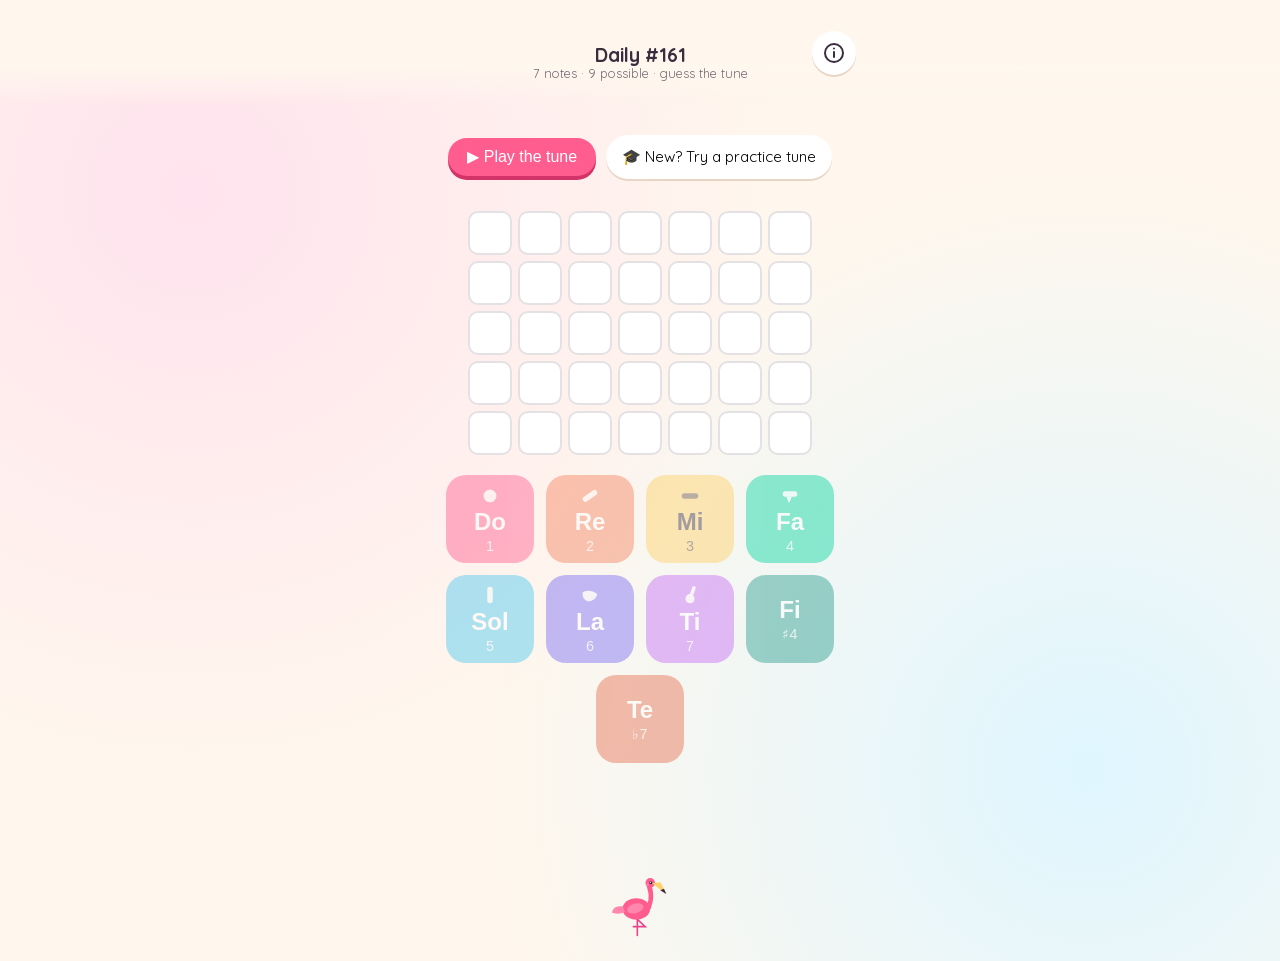
==== commit 0649b843: "publish web (source 03f22cc)" ====
--- a/daily/index.html
+++ b/daily/index.html
@@ -230,6 +230,12 @@
 
       <p id="daily-status" class="status" hidden>Warming up the piano…</p>
 
+      <div id="daily-tour" class="coach-bubble" role="status" aria-live="polite" hidden>
+        <p id="daily-tour-text"></p>
+        <button id="daily-tour-btn" class="big-btn"></button>
+        <button id="daily-tour-skip" class="tour-skip">Skip the tour</button>
+      </div>
+
       <div id="daily-play" class="daily-play">
         <button id="daily-play-btn" class="big-btn">🔁 Hear it again</button>
         <button id="daily-practice-btn" class="chip-btn" hidden>🎓 Practice tune</button>
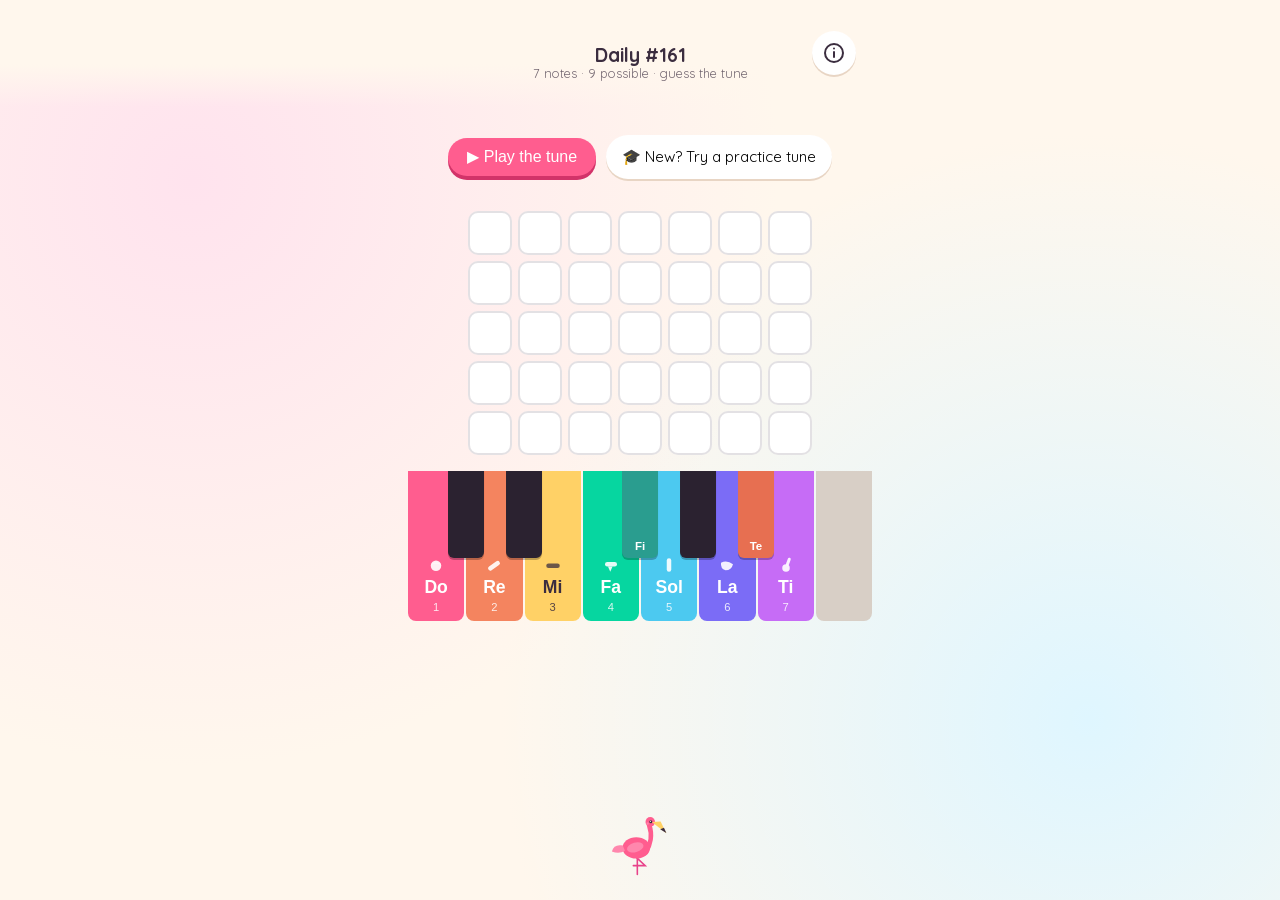
==== commit 56f3eeda: "publish web (source ca8cd39)" ====
--- a/daily/index.html
+++ b/daily/index.html
@@ -66,12 +66,19 @@
       // (the module script, the stylesheet) — not icons or audio samples.
       if (t && t !== window && (t.src || t.href)) {
         var tag = t.tagName;
+        // Analytics beacon is optional — blocked by adblockers, must never
+        // trip the boot overlay.
+        if (t.src && t.src.indexOf('cloudflareinsights.com') !== -1) return;
         if (tag === 'SCRIPT' || (tag === 'LINK' && t.rel === 'stylesheet')) {
           show('Failed to load: ' + (t.src || t.href));
         }
         return;
       }
       if (e && e.message) {
+        // Bare "Script error." with no filename is a cross-origin script the
+        // page never loaded (Safari extensions, content blockers). Not ours,
+        // carries zero detail — ignore, or it hijacks a working boot.
+        if (!e.filename && /^Script error\.?$/.test(e.message)) return;
         show(e.message + (e.filename ? '\n' + e.filename + ':' + e.lineno : ''));
       }
     }, true);
@@ -286,5 +293,6 @@
 
   <button id="load-error" class="load-error" hidden></button>
   <script type="module" src="js/main.js"></script>
+  <!-- Cloudflare Web Analytics --><script defer src='https://static.cloudflareinsights.com/beacon.min.js' data-cf-beacon='{"token": "d03b6b98727e47a8bb2796c9da7fa5ec"}'></script><!-- End Cloudflare Web Analytics -->
 </body>
 </html>
--- a/daily/css/style.css
+++ b/daily/css/style.css
@@ -680,6 +680,69 @@
 }
 @media (prefers-reduced-motion: reduce) {
   .degree-btn.playing { transform: none; }
+}
+
+/* ---------- piano keyboard (quiz answer row) ----------
+   Movable-do keyboard: 8 white keys (Do..Ti + disabled Do′) share the row
+   width so it never wraps, even on SE-class screens; black keys are overlaid
+   at the mode's non-scale positions. Keys outside the level pool (.off) are
+   greyed but keep their place, so Do is always the leftmost key. */
+.degrees.piano {
+  position: relative;
+  flex-wrap: nowrap;
+  gap: 2px;
+  align-items: stretch;
+  /* .quiz-main centers items to content width — stretch to the full row and
+     eat into the screen padding so the keys get as wide as possible */
+  align-self: stretch;
+  width: auto;
+  margin: 0 -16px;
+}
+.piano .degree-btn {
+  flex: 1 1 0;
+  min-width: 0;
+  width: auto;
+  height: clamp(112px, 36vw, 150px);
+  border-radius: 0 0 8px 8px;
+  /* labels sit at the key front, like a real keyboard */
+  justify-content: flex-end;
+  padding: 0 2px 8px;
+  gap: 3px;
+  font-size: clamp(0.85rem, 3.8vw, 1.1rem);
+}
+.piano .degree-btn .sign { width: 18px; height: 18px; }
+.piano .degree-btn .num { font-size: 0.7rem; }
+/* keys stay solid in every state; a hidden label is what marks a key unplayable */
+.piano .degree-btn:disabled { opacity: 1; cursor: default; }
+/* out-of-pool keys get static neutrals — light grey whites, black blacks; the
+   note colour and label only appear while the resolution walk lights the key */
+.piano .degree-btn.off:not(.playing) { background: #d8cfc6; }
+.piano .degree-btn.black.off:not(.playing) { background: #2b2230; }
+.piano .degree-btn.off > * { visibility: hidden; }
+.piano .degree-btn.off.playing > * { visibility: visible; }
+
+.piano .degree-btn.black {
+  position: absolute;
+  top: 0;
+  transform: translateX(-50%);
+  width: calc(100% / 8 * 0.62);
+  height: 58%;
+  z-index: 1;
+  border-radius: 0 0 6px 6px;
+  padding: 0 0 6px;
+  font-size: 0.72rem;
+  box-shadow: 0 2px 0 rgba(0, 0, 0, 0.25);
+}
+.piano .degree-btn.black .sign,
+.piano .degree-btn.black .num { display: none; }
+.piano .degree-btn.black:not(:disabled):active { transform: translateX(-50%) scale(0.95); }
+
+/* a sounding key presses down (base .playing grows — wrong metaphor on a piano) */
+.piano .degree-btn.playing { transform: translateY(4px) scale(0.97); }
+.piano .degree-btn.black.playing { transform: translateX(-50%) translateY(4px) scale(0.97); }
+@media (prefers-reduced-motion: reduce) {
+  .piano .degree-btn.playing { transform: none; }
+  .piano .degree-btn.black.playing { transform: translateX(-50%); }
 }
 
 /* Mingo's speech bubble — rises above him, with a little downward tail.
@@ -855,6 +918,25 @@
 /* !important to out-rank the global `[hidden] { display: none !important }`. */
 #daily-status[hidden] { display: block !important; visibility: hidden; }
 
+/* Practice-only coach bubble — a non-modal card that walks first-timers
+   through home → tune → your task. Takes the play controls' slot (those are
+   hidden while the tour runs) so the board stays visible behind it. */
+.coach-bubble {
+  display: flex; flex-direction: column; align-items: center; gap: 10px;
+  max-width: 340px; margin: 0.25rem auto 1rem;
+  padding: 14px 16px;
+  color: var(--ink);
+  background: #fff; border-radius: 16px;
+  box-shadow: 0 6px 24px rgba(59, 45, 63, 0.18);
+  text-align: center;
+}
+.coach-bubble p { margin: 0; font-size: 0.95rem; line-height: 1.45; }
+.coach-bubble .big-btn { margin-top: 0; padding: 0.6rem 1.2rem; font-size: 1rem; }
+.tour-skip {
+  border: none; background: none; padding: 4px; cursor: pointer;
+  font: inherit; font-size: 0.8rem; color: var(--berry); text-decoration: underline;
+}
+
 .daily-play { display: flex; justify-content: center; align-items: center; gap: 0.6rem; flex-wrap: wrap; margin: 0.25rem 0 1.5rem; }
 .daily-play .big-btn { margin-top: 0; padding: 0.6rem 1.2rem; font-size: 1rem; }
 /* Spent its turn's replay: clearly inert until the next Guess re-enables it. */
@@ -904,12 +986,14 @@
 }
 
 .daily-palette { margin-top: 0.25rem; }
-/* A Degree proven absent from the tune is greyed and locked out of the palette. */
+/* A Degree proven absent from the tune is greyed and locked out of the palette —
+   solid (no transparency), label kept so the player remembers what it was. */
 .daily-palette .degree-btn.absent {
   background: #cdbfd0; color: #6e5f72;
-  opacity: 0.55; box-shadow: none;
+  box-shadow: none;
 }
 .daily-palette .degree-btn.absent .sign { color: #6e5f72; }
+.daily-palette .degree-btn.black.absent { background: #4a3f50; color: #b9a9be; }
 
 /* Results: one centred, width-capped column so figures + chart line up. */
 .daily-result {
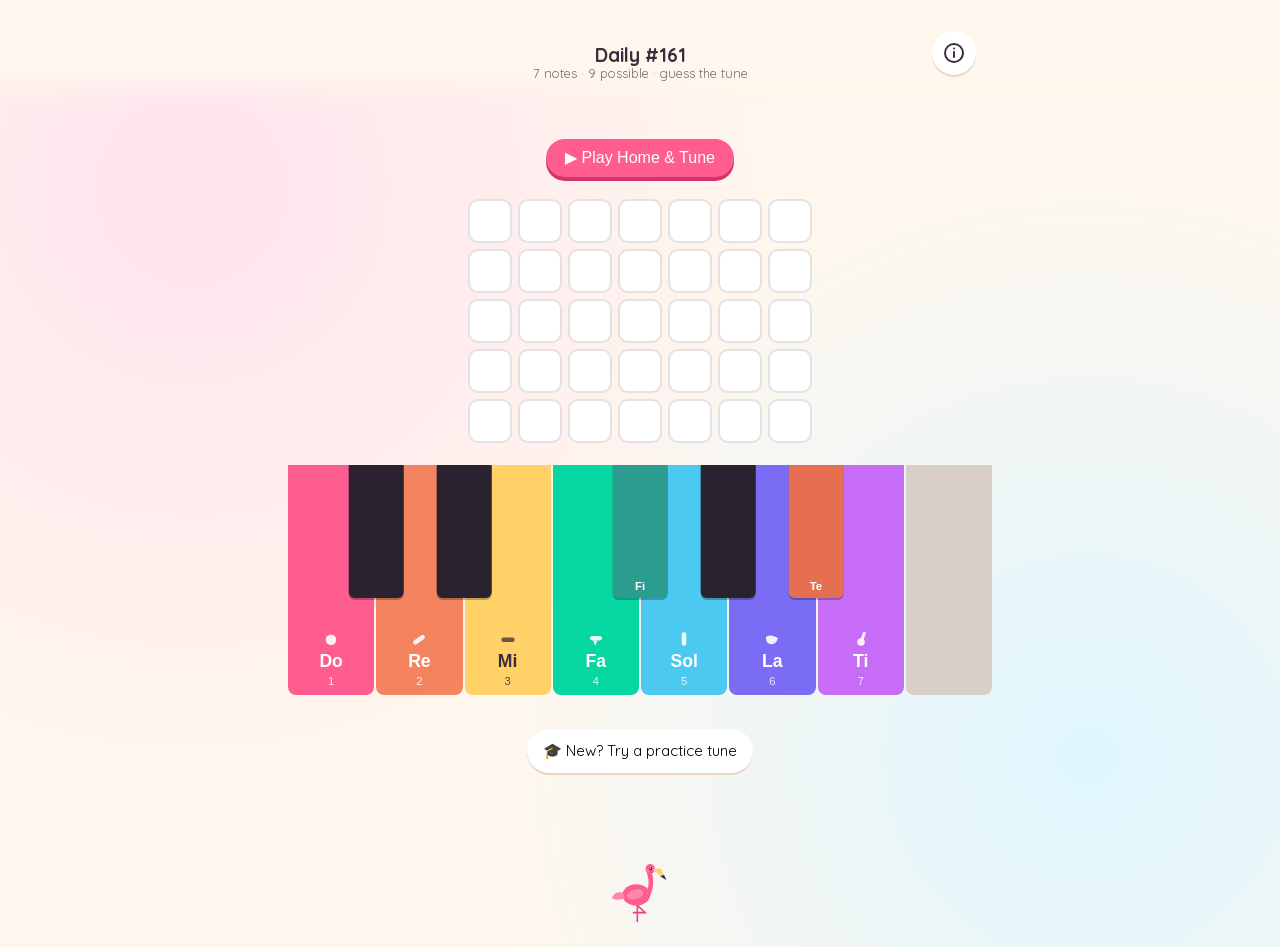
==== commit 8c9ed569: "publish web (source 47c18f1)" ====
--- a/daily/index.html
+++ b/daily/index.html
@@ -243,27 +243,36 @@
         <button id="daily-tour-skip" class="tour-skip">Skip the tour</button>
       </div>
 
-      <div id="daily-play" class="daily-play">
-        <button id="daily-play-btn" class="big-btn">🔁 Hear it again</button>
-        <button id="daily-practice-btn" class="chip-btn" hidden>🎓 Practice tune</button>
-      </div>
-
-      <div id="daily-board" class="daily-board" aria-label="your guesses"></div>
-
-      <div id="daily-degree-buttons" class="degrees daily-palette"></div>
+      <!-- Play cluster + result share one vertically-centred band (like
+           .quiz-main) so the board/keyboard sit in the middle of tall screens
+           instead of jamming under the header. Mingo stays pinned below. -->
+      <div class="daily-main">
+        <div id="daily-play" class="daily-play">
+          <button id="daily-home-btn" class="big-btn secondary" hidden>🏠 Hear home</button>
+          <button id="daily-play-btn" class="big-btn">▶ Play Home &amp; Tune</button>
+        </div>
+
+        <div id="daily-board" class="daily-board" aria-label="your guesses"></div>
+
+        <div id="daily-degree-buttons" class="degrees daily-palette"></div>
+
+        <div class="daily-practice-row">
+          <button id="daily-practice-btn" class="chip-btn" hidden>🎓 Practice tune</button>
+        </div>
+
+        <div id="daily-result" class="daily-result" hidden>
+          <h2 id="daily-result-title"></h2>
+          <p id="daily-reveal" class="daily-reveal" hidden></p>
+          <div id="daily-stats" class="daily-stats"></div>
+          <button id="daily-share-btn" class="big-btn">Share result</button>
+          <p id="daily-share-status" class="status" aria-live="polite"></p>
+          <p id="daily-countdown" class="status"></p>
+        </div>
+      </div>
 
       <div id="daily-mascot-stage" class="mascot-stage">
         <p id="daily-feedback" class="feedback" aria-live="polite"></p>
         <div id="daily-mascot" class="mascot mascot-sm"></div>
-      </div>
-
-      <div id="daily-result" class="daily-result" hidden>
-        <h2 id="daily-result-title"></h2>
-        <p id="daily-reveal" class="daily-reveal" hidden></p>
-        <div id="daily-stats" class="daily-stats"></div>
-        <button id="daily-share-btn" class="big-btn">Share result</button>
-        <p id="daily-share-status" class="status" aria-live="polite"></p>
-        <p id="daily-countdown" class="status"></p>
       </div>
     </section>
 
--- a/daily/css/style.css
+++ b/daily/css/style.css
@@ -23,6 +23,10 @@
 }
 
 :root {
+  /* Width of the centred app column. Phones stay at 480px (the design width);
+     tablets/desktop widen it in the breakpoints below so the keyboard and
+     board get bigger instead of stranding the play area in a narrow strip. */
+  --app-w: 480px;
   --bg: #fff7ed;
   --ink: #3b2d3f;
   --pink: #ff5d8f;
@@ -73,7 +77,7 @@
   /* fixed-width centred column — the track must NOT size to content, or
      wide feedback ("🔥 3 in a row!") would stretch the progress bar and
      shift the mascot. .screen fills this; its own max-width is the cap. */
-  grid-template-columns: min(100%, 480px);
+  grid-template-columns: min(100%, var(--app-w));
   justify-content: center;
   align-items: center;
   /* app, not document: suppress text selection, callout menu, double-tap zoom,
@@ -110,7 +114,7 @@
   /* honour the notch / Dynamic Island and the home-indicator inset */
   padding: max(24px, env(safe-area-inset-top)) max(24px, env(safe-area-inset-right))
            max(24px, env(safe-area-inset-bottom)) max(24px, env(safe-area-inset-left));
-  max-width: 480px;
+  max-width: var(--app-w);
   width: 100%;
 }
 
@@ -149,6 +153,15 @@
   margin-top: 12px;
 }
 .big-btn.secondary:active { box-shadow: 0 2px 0 #e8d5c4; }
+/* First-load nudge: pulse the primary CTA (keeps the 3D shadow) until first tap. */
+@keyframes cta-pulse {
+  0%, 100% { box-shadow: 0 4px 0 #d23369, 0 0 0 0 rgba(255, 93, 143, 0.5); }
+  50%      { box-shadow: 0 4px 0 #d23369, 0 0 20px 7px rgba(255, 93, 143, 0.6); }
+}
+.big-btn.pulse-cta { animation: cta-pulse 1.4s ease-in-out infinite; }
+@media (prefers-reduced-motion: reduce) {
+  .big-btn.pulse-cta { animation: none; box-shadow: 0 4px 0 #d23369, 0 0 16px 4px rgba(255, 93, 143, 0.5); }
+}
 
 .level-list {
   display: flex;
@@ -278,6 +291,22 @@
   flex-direction: column;
 }
 #daily-mascot-stage { margin-top: auto; }
+/* The play cluster (and, at the end, the recap board + result) centres in the
+   space between header and Mingo — mirrors .quiz-main so both modes share the
+   same vertical rhythm. gap replaces the pieces' own margins so spacing stays
+   even. */
+.daily-main {
+  flex: 1;
+  display: flex;
+  flex-direction: column;
+  align-items: center;
+  justify-content: center;
+  gap: clamp(12px, 3.5vw, 22px);
+  min-height: 0;
+}
+.daily-main > .daily-play,
+.daily-main > .daily-board,
+.daily-main > .daily-palette { margin: 0; }
 
 /* Level view fills the viewport: nav at top, question/answers centred in the
    thumb zone, Mingo anchored at the bottom talking up through a bubble. */
@@ -356,7 +385,7 @@
      The calc keeps it on the centred column's right edge on wide viewports. */
   position: fixed;
   top: max(16px, env(safe-area-inset-top));
-  right: max(16px, env(safe-area-inset-right), calc((100vw - 480px) / 2 + 16px));
+  right: max(16px, env(safe-area-inset-right), calc((100vw - var(--app-w)) / 2 + 16px));
   width: 44px;
   height: 44px;
   border: none;
@@ -376,14 +405,14 @@
 .home-back-btn {
   position: fixed;
   top: max(16px, env(safe-area-inset-top));
-  left: max(16px, env(safe-area-inset-left), calc((100vw - 480px) / 2 + 16px));
+  left: max(16px, env(safe-area-inset-left), calc((100vw - var(--app-w)) / 2 + 16px));
   z-index: 10;
 }
 
 .menu-popover {
   position: fixed;
   top: max(64px, calc(env(safe-area-inset-top) + 48px));
-  right: max(16px, env(safe-area-inset-right), calc((100vw - 480px) / 2 + 16px));
+  right: max(16px, env(safe-area-inset-right), calc((100vw - var(--app-w)) / 2 + 16px));
   z-index: 10;
   background: white;
   border-radius: 14px;
@@ -611,7 +640,7 @@
   .kbd-hint { display: none; }
 }
 
-.status { color: #8a7a8f; }
+.status { color: #8a7a8f; padding-bottom: 0.75rem; }
 
 .prompt { font-size: 1.3rem; min-height: 2em; }
 
@@ -674,6 +703,18 @@
 
 .degree-btn.correct { outline: 4px solid var(--green); }
 .degree-btn.wrong { outline: 4px solid var(--red); }
+/* On the piano keyboard, a thin inner border on the sides + bottom only — no
+   top edge (so it can't protrude above the keyboard) and inset (so the next
+   key can't clip its right edge). Higher specificity than the .playing walk
+   glow so it stays visible when a key is both answered and being walked. */
+.degrees.piano .degree-btn.correct {
+  outline: none;
+  box-shadow: inset 3px 0 0 var(--green), inset -3px 0 0 var(--green), inset 0 -3px 0 var(--green);
+}
+.degrees.piano .degree-btn.wrong {
+  outline: none;
+  box-shadow: inset 3px 0 0 var(--red), inset -3px 0 0 var(--red), inset 0 -3px 0 var(--red);
+}
 .degree-btn.playing {
   transform: scale(1.1);
   box-shadow: 0 0 0 4px var(--yellow), 0 0 18px var(--yellow);
@@ -943,6 +984,8 @@
 .daily-play .big-btn:disabled {
   opacity: 0.4; cursor: default; transform: none; box-shadow: 0 2px 0 #d23369;
 }
+/* Practice escape-hatch — lives under the palette, out of the play cluster. */
+.daily-practice-row { display: flex; justify-content: center; margin: 0.75rem 0 0; }
 
 .daily-board {
   display: flex; flex-direction: column; gap: 6px;
@@ -1043,7 +1086,11 @@
   gap: 4px;
   padding: 8px max(8px, env(safe-area-inset-right))
            max(8px, env(safe-area-inset-bottom)) max(8px, env(safe-area-inset-left));
-  background: linear-gradient(to top, var(--bg) 72%, transparent);
+  /* Opaque bar so every tab sits on the same ground — the old fade-to-
+     transparent left inactive tabs' tops translucent next to the solid active
+     pill. A soft cream halo above still blends content scrolling under it. */
+  background: var(--bg);
+  box-shadow: 0 -10px 16px 6px var(--bg);
 }
 .tab-btn {
   flex: 1 1 0;
@@ -1098,3 +1145,16 @@
 .help-dialog h2 { margin: 0 0 12px; color: var(--pink); font-size: 1.3rem; }
 .help-dialog p { margin: 0 0 12px; line-height: 1.45; font-size: 0.95rem; }
 .help-dialog .big-btn { margin-top: 4px; width: 100%; }
+
+/* ---------- Larger screens (tablets / desktop) ----------
+   Phones keep the 480px design width. Above it, widen the app column so the
+   keyboard, board and buttons scale up instead of sitting in a narrow strip
+   surrounded by dead space, and let the piano keys grow taller to match. */
+@media (min-width: 700px) {
+  :root { --app-w: 620px; }
+  .piano .degree-btn { height: clamp(150px, 26vw, 200px); }
+}
+@media (min-width: 900px) {
+  :root { --app-w: 720px; }
+  .piano .degree-btn { height: clamp(180px, 22vw, 230px); }
+}
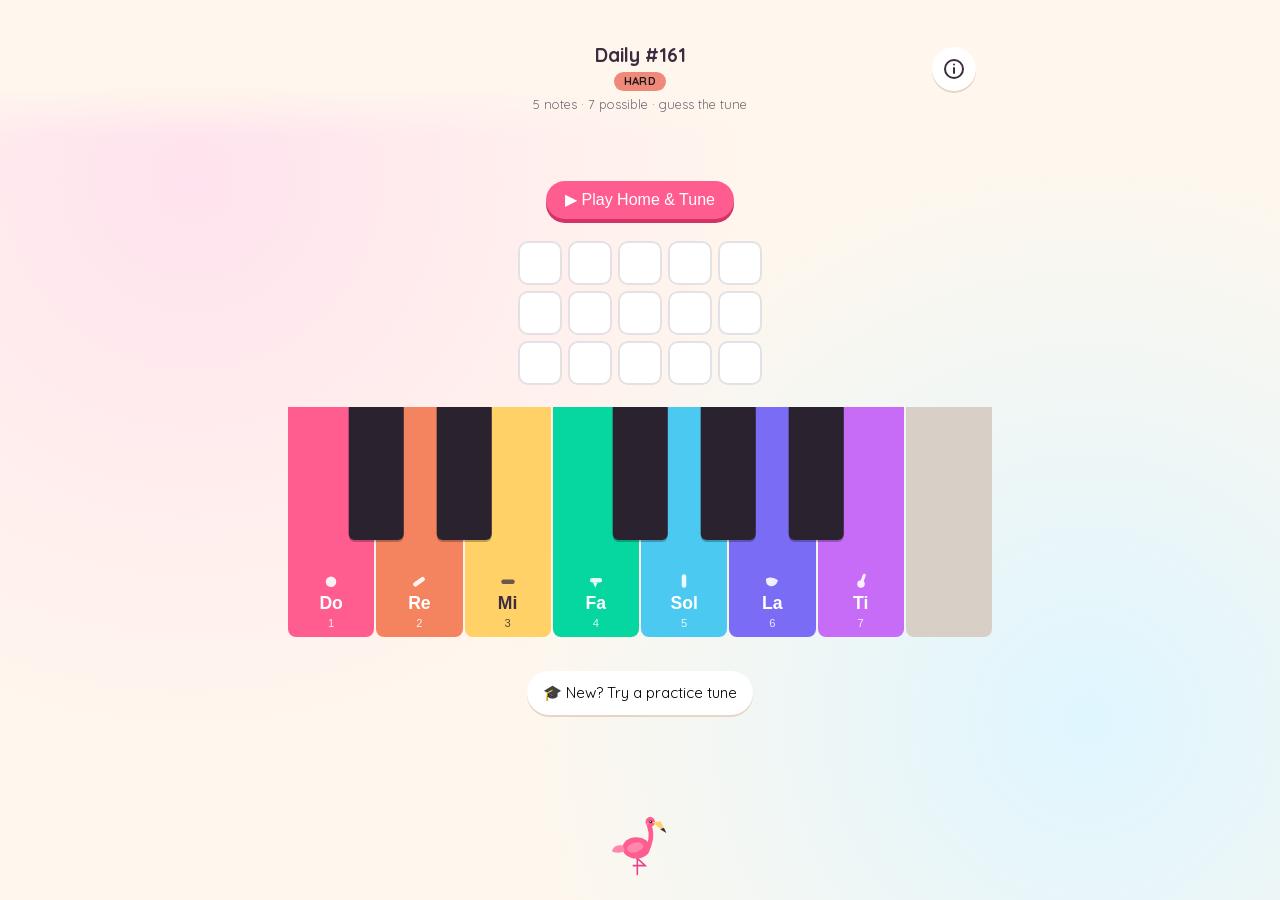
==== commit f634eca3: "publish web (source fc5e00c)" ====
--- a/daily/index.html
+++ b/daily/index.html
@@ -217,6 +217,7 @@
         </button>
         <div class="daily-headline">
           <span id="daily-title" class="daily-title">Daily</span>
+          <span id="daily-tier" class="daily-tier" hidden></span>
           <span id="daily-sub" class="daily-sub"></span>
         </div>
         <button id="daily-help-btn" class="menu-btn daily-help-btn" aria-label="How to play">
--- a/daily/css/style.css
+++ b/daily/css/style.css
@@ -638,6 +638,8 @@
 .meet-help a { color: #b39bbb; }
 @media (pointer: coarse) {
   .kbd-hint { display: none; }
+  /* No physical keyboard → the 1–7 shortcut numbers on the note buttons are noise. */
+  .degree-btn .num { display: none; }
 }
 
 .status { color: #8a7a8f; padding-bottom: 0.75rem; }
@@ -948,10 +950,19 @@
 #daily-screen .daily-help-btn:active { transform: translateY(-50%) translateY(2px); }
 .daily-headline {
   display: flex; flex-direction: column; align-items: center;
-  text-align: center; line-height: 1.15;
+  text-align: center; line-height: 1.15; gap: 0.35rem;
 }
 .daily-title { font-family: var(--font-brand); font-weight: 700; font-size: 1.2rem; }
 .daily-sub { font-size: 0.8rem; opacity: 0.7; }
+/* Difficulty Tier badge — shown before play; colour-coded Easy/Medium/Hard. */
+.daily-tier {
+  margin: 0; padding: 0.2rem 0.6rem; border-radius: 999px;
+  font-weight: 700; font-size: 0.7rem; text-transform: uppercase;
+  letter-spacing: 0.04em; color: #1a1a1a;
+}
+.daily-tier.tier-easy { background: #7bd88f; }
+.daily-tier.tier-medium { background: #f2c14e; }
+.daily-tier.tier-hard { background: #ef8a7a; }
 
 /* The status line narrates playback (home → tune). Keep its slot reserved even
    when hidden so appearing/disappearing text never shifts the grid below. */
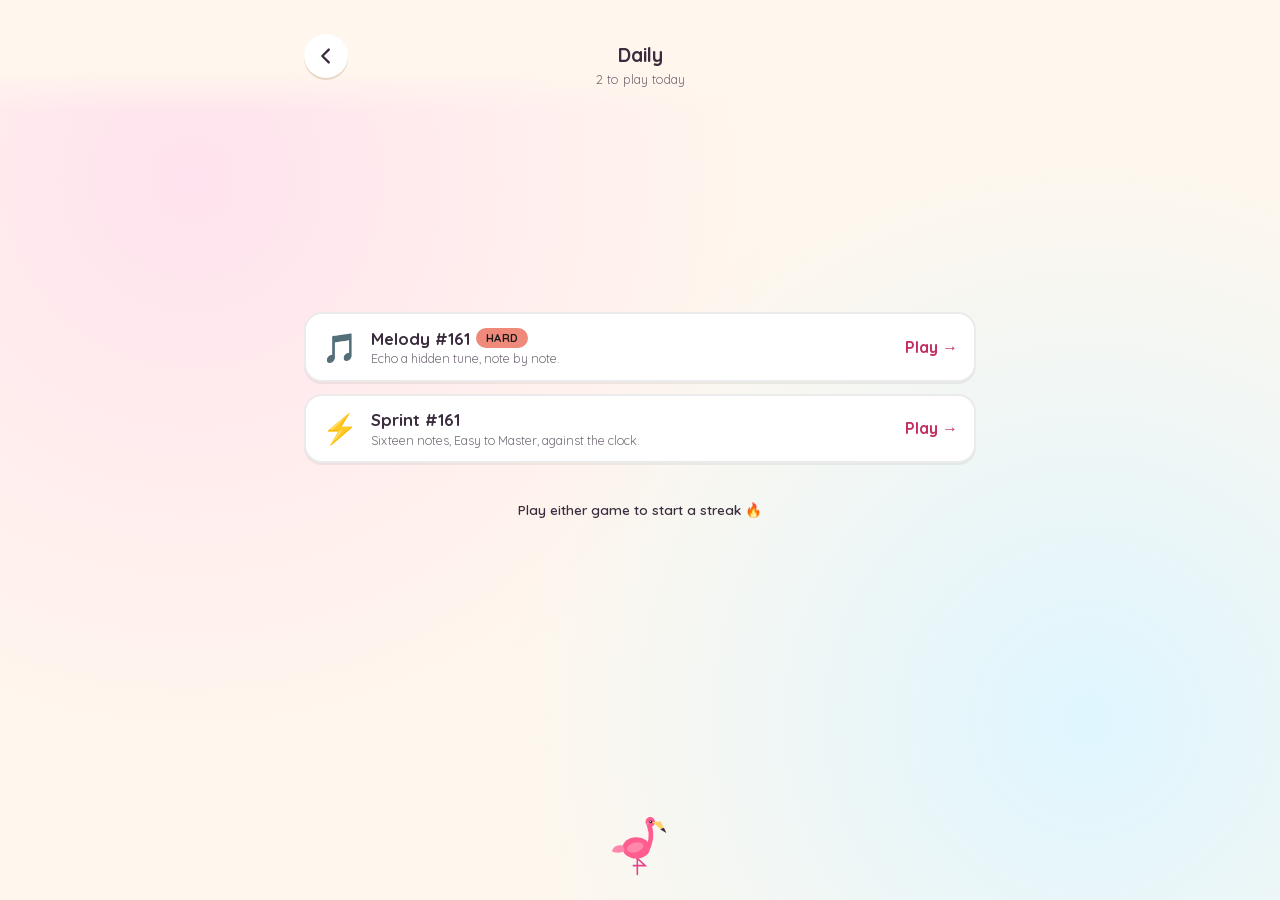
==== commit de5a1f3d: "publish web (source a642784)" ====
--- a/daily/index.html
+++ b/daily/index.html
@@ -129,7 +129,7 @@
       <p id="version-tag" class="footer"></p>
     </section>
 
-    <section id="about-screen" class="screen" hidden>
+    <section id="about-screen" class="screen screen-tall" hidden>
       <header class="quiz-header">
         <button id="about-back-btn" class="back-btn" aria-label="back to all levels">
           <svg viewBox="0 0 24 24" aria-hidden="true"><path d="M15 5 L8 12 L15 19" stroke="currentColor" stroke-width="2.6" fill="none" stroke-linecap="round" stroke-linejoin="round"/></svg>
@@ -148,7 +148,7 @@
       </article>
     </section>
 
-    <section id="notes-screen" class="screen" hidden>
+    <section id="notes-screen" class="screen screen-tall" hidden>
       <header class="quiz-header">
         <button id="notes-back-btn" class="back-btn" aria-label="back to all levels">
           <svg viewBox="0 0 24 24" aria-hidden="true"><path d="M15 5 L8 12 L15 19" stroke="currentColor" stroke-width="2.6" fill="none" stroke-linecap="round" stroke-linejoin="round"/></svg>
@@ -159,7 +159,7 @@
       <div id="notes-list" class="notes-list"></div>
     </section>
 
-    <section id="theory-screen" class="screen" hidden>
+    <section id="theory-screen" class="screen screen-tall" hidden>
       <header class="quiz-header">
         <button id="theory-back-btn" class="back-btn" aria-label="back to all levels">
           <svg viewBox="0 0 24 24" aria-hidden="true"><path d="M15 5 L8 12 L15 19" stroke="currentColor" stroke-width="2.6" fill="none" stroke-linecap="round" stroke-linejoin="round"/></svg>
@@ -180,7 +180,7 @@
       <p id="meet-help" class="meet-help" hidden></p>
     </section>
 
-    <section id="quiz-screen" class="screen quiz-screen" hidden>
+    <section id="quiz-screen" class="screen screen-app quiz-screen" hidden>
       <header class="quiz-header">
         <button id="home-btn" class="back-btn" aria-label="back to all levels">
           <svg viewBox="0 0 24 24" aria-hidden="true"><path d="M15 5 L8 12 L15 19" stroke="currentColor" stroke-width="2.6" fill="none" stroke-linecap="round" stroke-linejoin="round"/></svg>
@@ -210,8 +210,123 @@
       <p class="status kbd-hint">Keys: 1–7 answer · space replays · C plays home</p>
     </section>
 
-    <section id="daily-screen" class="screen" hidden>
-      <header class="quiz-header">
+    <!-- The Daily picker — the shelf. Each game has its own day lock; the streak
+         below is Daily-wide and any one game keeps it alive (ADR-0004). -->
+    <section id="picker-screen" class="screen screen-app" hidden>
+      <header class="quiz-header titled">
+        <button id="picker-back-btn" class="back-btn" aria-label="back to the levels">
+          <svg viewBox="0 0 24 24" aria-hidden="true"><path d="M15 5 L8 12 L15 19" stroke="currentColor" stroke-width="2.6" fill="none" stroke-linecap="round" stroke-linejoin="round"/></svg>
+        </button>
+        <div class="daily-headline">
+          <span id="picker-title" class="daily-title">Daily</span>
+          <span id="picker-sub" class="daily-sub"></span>
+        </div>
+      </header>
+
+      <div class="daily-main">
+        <div id="picker-cards" class="picker-cards"></div>
+        <p id="picker-streak" class="picker-streak" aria-live="polite"></p>
+      </div>
+
+      <div class="mascot-stage">
+        <div id="picker-mascot" class="mascot mascot-sm"></div>
+      </div>
+    </section>
+
+    <!-- Daily Sprint — sixteen one-tap Questions climbing Easy → Medium → Hard → Master.
+         The clock scores the run; it never cuts it off (ADR-0004). -->
+    <section id="sprint-screen" class="screen screen-app" hidden>
+      <header class="quiz-header titled">
+        <button id="sprint-back-btn" class="back-btn" aria-label="leave the sprint">
+          <svg viewBox="0 0 24 24" aria-hidden="true"><path d="M15 5 L8 12 L15 19" stroke="currentColor" stroke-width="2.6" fill="none" stroke-linecap="round" stroke-linejoin="round"/></svg>
+        </button>
+        <div class="daily-headline">
+          <span id="sprint-title" class="daily-title">Sprint</span>
+          <span id="sprint-tier" class="daily-tier" hidden></span>
+          <span id="sprint-sub" class="daily-sub"></span>
+        </div>
+        <div class="sprint-meters header-action">
+          <span id="sprint-clock" class="sprint-clock">0:00</span>
+          <span id="sprint-progress" class="sprint-progress"></span>
+        </div>
+        <button id="sprint-help-btn" class="menu-btn sprint-help-btn header-action" aria-label="How to play">
+          <svg viewBox="0 0 24 24" aria-hidden="true" fill="none" stroke="currentColor" stroke-width="2" stroke-linecap="round" stroke-linejoin="round"><circle cx="12" cy="12" r="9"/><path d="M12 11v5"/><path d="M12 7.6h.01"/></svg>
+        </button>
+      </header>
+
+      <div id="sprint-help-dialog" class="help-overlay" hidden>
+        <div class="help-dialog" role="dialog" aria-modal="true" aria-label="How to play Sprint">
+          <h2>How to play Sprint</h2>
+          <p>Sixteen notes, one tap each. Hear a note, tap which one it was in Do-Re-Mi.</p>
+          <p>You'll hear <b>home</b> 🏠 first — a short chord pattern that shows your ear where the key sits. Every note after that is heard against it.</p>
+          <p><b>It gets harder in fours.</b> Four notes from five (<b>Easy</b>), then Ti joins (<b>Medium</b>), then Fa (<b>Hard</b>), and finally the <b>whole keyboard</b> — black keys and all (<b>Master</b>). More keys light up each time, and home replays so you can re-find your feet.</p>
+          <p>Master is meant to be hard. Miss the lot and you've still got twelve — it's a bonus row, not a wall.</p>
+          <p>The grid fills as you go — green for right, grey for missed — and shows where you are.</p>
+          <p><b>The clock never stops you.</b> It times your run for the score, but no note ever runs out: think as long as you like, and replay it as often as you like.</p>
+          <p>At the end you can hear the ones you missed, each played and walked back home. Then share your grid — it gives nothing away.</p>
+          <button id="sprint-help-close" class="big-btn">Got it</button>
+        </div>
+      </div>
+
+      <p id="sprint-status" class="status" hidden></p>
+
+      <!-- Practice-only coach bubble: home → one note → your task. -->
+      <div id="sprint-tour" class="coach-bubble" role="status" aria-live="polite" hidden>
+        <p id="sprint-tour-text"></p>
+        <button id="sprint-tour-btn" class="big-btn"></button>
+        <button id="sprint-tour-skip" class="tour-skip">Skip the tour</button>
+      </div>
+
+      <!-- The grid comes FIRST and never hides, so it anchors the layout: the
+           play row, keyboard and result all swap out beneath it and the screen
+           doesn't jump between playing and finished. -->
+      <div class="daily-main sprint-main">
+        <!-- The live grid: one lane per Tier, filling as you go. Doubles as the
+             "where am I" marker during the run and the map during the Reveal —
+             and it's the same shape the shared result grid pastes as. -->
+        <div id="sprint-board" class="daily-board sprint-board" aria-label="your run"></div>
+
+        <div id="sprint-play" class="daily-play">
+          <button id="sprint-start-btn" class="big-btn">▶ Start the Sprint</button>
+          <button id="sprint-replay-btn" class="big-btn secondary" hidden>🔁 Hear it again</button>
+        </div>
+
+        <div id="sprint-degree-buttons" class="degrees daily-palette"></div>
+
+        <div class="daily-practice-row">
+          <button id="sprint-practice-btn" class="chip-btn" hidden>🎓 Practice run</button>
+        </div>
+
+        <!-- The Reveal runs outside the result card: it walks the missed notes
+             home one at a time, with the keyboard still on screen to light up. -->
+        <p id="sprint-reveal" class="daily-reveal" aria-live="polite" hidden></p>
+
+        <!-- End of the run: the Reveal is offered, never forced (ADR-0004). -->
+        <div id="sprint-finish" class="daily-play" hidden>
+          <button id="sprint-reveal-btn" class="big-btn">🔁 Hear what you missed</button>
+          <button id="sprint-results-btn" class="big-btn secondary">See results</button>
+        </div>
+
+        <div id="sprint-result" class="daily-result" hidden>
+          <h2 id="sprint-result-title"></h2>
+          <div id="sprint-stats" class="daily-stats"></div>
+          <button id="sprint-share-btn" class="big-btn">Share result</button>
+          <!-- Second door to the same Reveal: taking "See results" first (or
+               coming back tomorrow-morning-brain) shouldn't lose the teaching. -->
+          <button id="sprint-result-reveal-btn" class="big-btn secondary" hidden>🔁 Hear what you missed</button>
+          <p id="sprint-share-status" class="status" aria-live="polite"></p>
+          <p id="sprint-countdown" class="status"></p>
+        </div>
+      </div>
+
+      <div id="sprint-mascot-stage" class="mascot-stage">
+        <p id="sprint-feedback" class="feedback" aria-live="polite"></p>
+        <div id="sprint-mascot" class="mascot mascot-sm"></div>
+      </div>
+    </section>
+
+    <section id="daily-screen" class="screen screen-app" hidden>
+      <header class="quiz-header titled">
         <button id="daily-back-btn" class="back-btn" aria-label="leave the daily puzzle">
           <svg viewBox="0 0 24 24" aria-hidden="true"><path d="M15 5 L8 12 L15 19" stroke="currentColor" stroke-width="2.6" fill="none" stroke-linecap="round" stroke-linejoin="round"/></svg>
         </button>
@@ -220,7 +335,7 @@
           <span id="daily-tier" class="daily-tier" hidden></span>
           <span id="daily-sub" class="daily-sub"></span>
         </div>
-        <button id="daily-help-btn" class="menu-btn daily-help-btn" aria-label="How to play">
+        <button id="daily-help-btn" class="menu-btn daily-help-btn header-action" aria-label="How to play">
           <svg viewBox="0 0 24 24" aria-hidden="true" fill="none" stroke="currentColor" stroke-width="2" stroke-linecap="round" stroke-linejoin="round"><circle cx="12" cy="12" r="9"/><path d="M12 11v5"/><path d="M12 7.6h.01"/></svg>
         </button>
       </header>
--- a/daily/css/style.css
+++ b/daily/css/style.css
@@ -273,20 +273,28 @@
 }
 .quiz-header .bar-track { flex: 1; }
 
-/* Info screens are top-aligned (not vertically centred by body) so the back
-   button always sits at the very top, even when the content is short. */
-#about-screen,
-#notes-screen,
-#theory-screen {
+/* ─── Screen layout contract ───────────────────────────────────────────────
+   Every <section class="screen"> is vertically CENTRED by the body grid. That
+   is the default, and it suits short screens (home, clear, meet).
+   A screen that should instead start at the top must say so — pick one:
+
+     .screen.screen-tall   top-aligned, full height, normal flow.
+                           For read-only pages (about, notes, theory).
+     .screen.screen-app    top-aligned, full height, flex column.
+                           For play surfaces: lets .quiz-main/.daily-main take
+                           flex:1 and pins Mingo to the bottom via margin-top:auto.
+
+   A screen with a centred title also needs .quiz-header.titled (see below).
+   These are CLASSES, not ids, on purpose: the old rules listed screens by id,
+   so a new page silently inherited the centred default and floated with a gap
+   above it. If you add a screen, pick a class here — don't add an id to a list.
+   ────────────────────────────────────────────────────────────────────────── */
+.screen-tall,
+.screen-app {
   align-self: start;
   min-height: 100dvh;
 }
-
-/* Same as .quiz-screen: column fills the viewport so Mingo anchors at the
-   bottom (margin-top:auto on the mascot stage) instead of floating mid-screen. */
-#daily-screen {
-  align-self: start;
-  min-height: 100dvh;
+.screen-app {
   display: flex;
   flex-direction: column;
 }
@@ -309,12 +317,8 @@
 .daily-main > .daily-palette { margin: 0; }
 
 /* Level view fills the viewport: nav at top, question/answers centred in the
-   thumb zone, Mingo anchored at the bottom talking up through a bubble. */
-.quiz-screen {
-  min-height: 100dvh;
-  display: flex;
-  flex-direction: column;
-}
+   thumb zone, Mingo anchored at the bottom talking up through a bubble.
+   (Its layout comes from .screen-app — see the screen layout contract above.) */
 .quiz-main {
   flex: 1;
   display: flex;
@@ -927,27 +931,35 @@
 
 /* ---------- Daily mode ---------- */
 
-/* Centre the title block across the full width; the back button floats over the
-   left so it doesn't shove the title off-centre. Extra vertical padding keeps the
-   header from crowding the top edge / notch. */
-#daily-screen .quiz-header {
+/* ─── .quiz-header.titled — a centred page title ───────────────────────────
+   Opt in with <header class="quiz-header titled"> when the header carries a
+   .daily-headline. The title block centres across the full width; the side
+   controls FLOAT over the edges, so nothing beside the title can shove it
+   off-centre. Extra vertical padding keeps the header off the notch.
+
+   Without `titled`, a plain .quiz-header is a left-to-right flex row (what the
+   level view wants, where the progress bar takes the space). Don't centre that.
+   Anything you drop into a titled header needs .back-btn or .header-action so
+   it floats too — otherwise it re-enters the flow and pushes the title across.
+   (This was #daily-screen-only before; the two screens added next to it missed
+   the rule and drifted off-centre. Hence a class.)
+   ────────────────────────────────────────────────────────────────────────── */
+.quiz-header.titled {
   justify-content: center;
   padding-top: max(44px, calc(env(safe-area-inset-top) + 24px));
   padding-bottom: 26px;
 }
-#daily-screen #daily-back-btn {
+.quiz-header.titled > .back-btn,
+.quiz-header.titled > .header-action {
   position: absolute;
-  left: max(24px, env(safe-area-inset-left));
   top: 50%;
   transform: translateY(-50%);
 }
-#daily-screen .daily-help-btn {
-  position: absolute;
-  right: max(24px, env(safe-area-inset-right));
-  top: 50%;
-  transform: translateY(-50%);
-}
-#daily-screen .daily-help-btn:active { transform: translateY(-50%) translateY(2px); }
+.quiz-header.titled > .back-btn { left: max(24px, env(safe-area-inset-left)); }
+.quiz-header.titled > .header-action { right: max(24px, env(safe-area-inset-right)); }
+/* Keep the centring transform when pressed, or the button leaps half its height. */
+.quiz-header.titled > .back-btn:active,
+.quiz-header.titled > .header-action:active { transform: translateY(-50%) translateY(2px); }
 .daily-headline {
   display: flex; flex-direction: column; align-items: center;
   text-align: center; line-height: 1.15; gap: 0.35rem;
@@ -963,10 +975,97 @@
 .daily-tier.tier-easy { background: #7bd88f; }
 .daily-tier.tier-medium { background: #f2c14e; }
 .daily-tier.tier-hard { background: #ef8a7a; }
+/* Master (Sprint's last four — the whole keyboard, black keys included) reads as
+   a step beyond Hard rather than another shade of warning. */
+.daily-tier.tier-master { background: #b39ddb; color: #241a33; }
+
+/* ---- the Daily picker — one card per game on the shelf ---- */
+.picker-cards { display: flex; flex-direction: column; gap: 0.75rem; width: 100%; }
+.picker-card {
+  display: flex; align-items: center; gap: 0.8rem;
+  width: 100%; padding: 0.85rem 1rem; text-align: left;
+  border: 2px solid rgba(0, 0, 0, 0.08); border-radius: 18px;
+  background: var(--card, #fff); color: inherit; cursor: pointer;
+  font: inherit; transition: transform 0.12s ease, box-shadow 0.12s ease;
+  box-shadow: 0 2px 0 rgba(0, 0, 0, 0.06);
+}
+.picker-card:active { transform: translateY(2px); box-shadow: none; }
+/* A played game stays tappable — its result view is where Share lives — but it
+   reads as done rather than inviting. */
+.picker-card.played { opacity: 0.72; }
+.picker-icon { font-size: 1.8rem; line-height: 1; }
+.picker-body { display: flex; flex-direction: column; gap: 0.15rem; flex: 1; min-width: 0; }
+.picker-name {
+  display: flex; align-items: center; gap: 0.4rem; flex-wrap: wrap;
+  font-family: var(--font-brand); font-weight: 700; font-size: 1.05rem;
+}
+.picker-blurb { font-size: 0.78rem; opacity: 0.7; }
+.picker-go { font-weight: 700; color: var(--berry); white-space: nowrap; }
+.picker-done { font-size: 0.78rem; font-weight: 600; opacity: 0.8; white-space: nowrap; }
+.picker-streak { text-align: center; font-size: 0.85rem; font-weight: 600; margin: 1rem 0 0; }
+
+/* ---- Daily Sprint ---- */
+/* Clock + progress ride in the header, opposite the back button (floated by
+   .header-action). The clock is a score, never a countdown (ADR-0004) — so it
+   is styled plain, not alarming. The help button sits outside them, hard against
+   the edge, so the two right-hand controls don't stack on top of each other. */
+.sprint-meters {
+  display: flex; flex-direction: column; align-items: flex-end; line-height: 1.2;
+}
+/* Two controls share the right edge, so the meters are pushed inboard of the
+   help button. Specificity must match `.quiz-header.titled > .header-action`,
+   which pins every action to the edge — a plain `.sprint-meters` rule loses to
+   it and the two stack on top of each other. */
+.quiz-header.titled > .sprint-meters {
+  right: calc(max(24px, env(safe-area-inset-right)) + 46px);
+}
+.sprint-clock { font-family: var(--font-brand); font-weight: 700; font-size: 1.05rem; font-variant-numeric: tabular-nums; }
+.sprint-progress { font-size: 0.72rem; opacity: 0.7; white-space: nowrap; }
+/* Reserve a whole line INCLUDING .status's padding — box-sizing is border-box,
+   so a 1.5em min-height left only ~12px for the text and the slot grew by 9px
+   the moment narration appeared, shoving the grid down. */
+#sprint-status { min-height: calc(1.5em + 0.75rem); margin: 0; }
+#sprint-status[hidden] { display: block !important; visibility: hidden; }
+
+/* The live grid — one lane per Tier, four cells each. Reuses the Melody board's
+   cells so green/grey mean the same thing here, on the result, and in the
+   pasted share grid. */
+/* Sprint's column is top-anchored, not centred like Melody's. Its content
+   shrinks a lot when the run ends (the keyboard goes away), and a centred column
+   would slide everything upward at exactly the moment the player is reading their
+   result. Top-anchored, the grid stays put and the panels swap beneath it. */
+.sprint-main { justify-content: flex-start; padding-top: clamp(6px, 2.5vh, 22px); }
+/* Reserve the play row even when its buttons are gone. It sits between the grid
+   and the keyboard, so letting it collapse at the end of a run yanks the whole
+   keyboard up ~60px under the player's thumb. (Text scaling is disabled app-wide,
+   so a rem here is stable — see the `html` rule.) */
+#sprint-play { min-height: 2.5rem; }
+.sprint-board { margin: 0.35rem 0 0.6rem; }
+/* The CELLS are the grid — they carry the weight, so they get the centre line.
+   The labels hang off the left edge (out of flow) rather than sitting in the
+   row: in flow, "label + cells" centres as one block and the grid itself reads
+   pushed to the right of everything above and below it. */
+.sprint-lane { position: relative; align-items: center; gap: 6px; }
+.sprint-lane-label {
+  position: absolute;
+  right: 100%;
+  margin-right: 10px;
+  white-space: nowrap;
+  font-size: 0.68rem; font-weight: 700; text-transform: uppercase;
+  letter-spacing: 0.04em; opacity: 0.4;
+  transition: opacity 0.15s ease, color 0.15s ease;
+}
+/* The Tier you're on says so — the climb is the ramp, so arriving at Medium
+   should be visible, not just audible. */
+.sprint-lane.current .sprint-lane-label { opacity: 1; color: var(--berry); }
+/* The Reveal walks the misses home before the result card appears; reserve its
+   slot so the keyboard below doesn't jump as each line lands. */
+#sprint-reveal { min-height: 1.5em; text-align: center; }
 
 /* The status line narrates playback (home → tune). Keep its slot reserved even
-   when hidden so appearing/disappearing text never shifts the grid below. */
-#daily-status { min-height: 1.5em; margin: 0; }
+   when hidden so appearing/disappearing text never shifts the grid below — and
+   reserve the padding too (border-box), or the slot grows when text lands. */
+#daily-status { min-height: calc(1.5em + 0.75rem); margin: 0; }
 /* !important to out-rank the global `[hidden] { display: none !important }`. */
 #daily-status[hidden] { display: block !important; visibility: hidden; }
 
@@ -1028,6 +1127,18 @@
 .daily-cell.yellow::after { box-shadow: inset 0 0 0 2px #7a5b00; }
 .daily-board.recap .daily-cell.green::after,
 .daily-board.recap .daily-cell.yellow::after { top: 3px; right: 3px; width: 7px; height: 7px; }
+
+/* Sprint's Reveal cue: which cell is being walked home. It MUST come after the
+   colour rules above — they set `box-shadow: none`, and a miss is a grey cell,
+   so an earlier cue would lose its ring on exactly the cells it marks. */
+.daily-cell.cue {
+  box-shadow: inset 0 0 0 3px var(--berry);
+  transform: scale(1.12);
+  z-index: 1;
+}
+@media (prefers-reduced-motion: reduce) {
+  .daily-cell.cue { transform: none; }
+}
 
 /* On the result screen the board is a recap, not a play surface — text-less but
    sized to fill the available width so it doesn't read as cramped. Cells scale
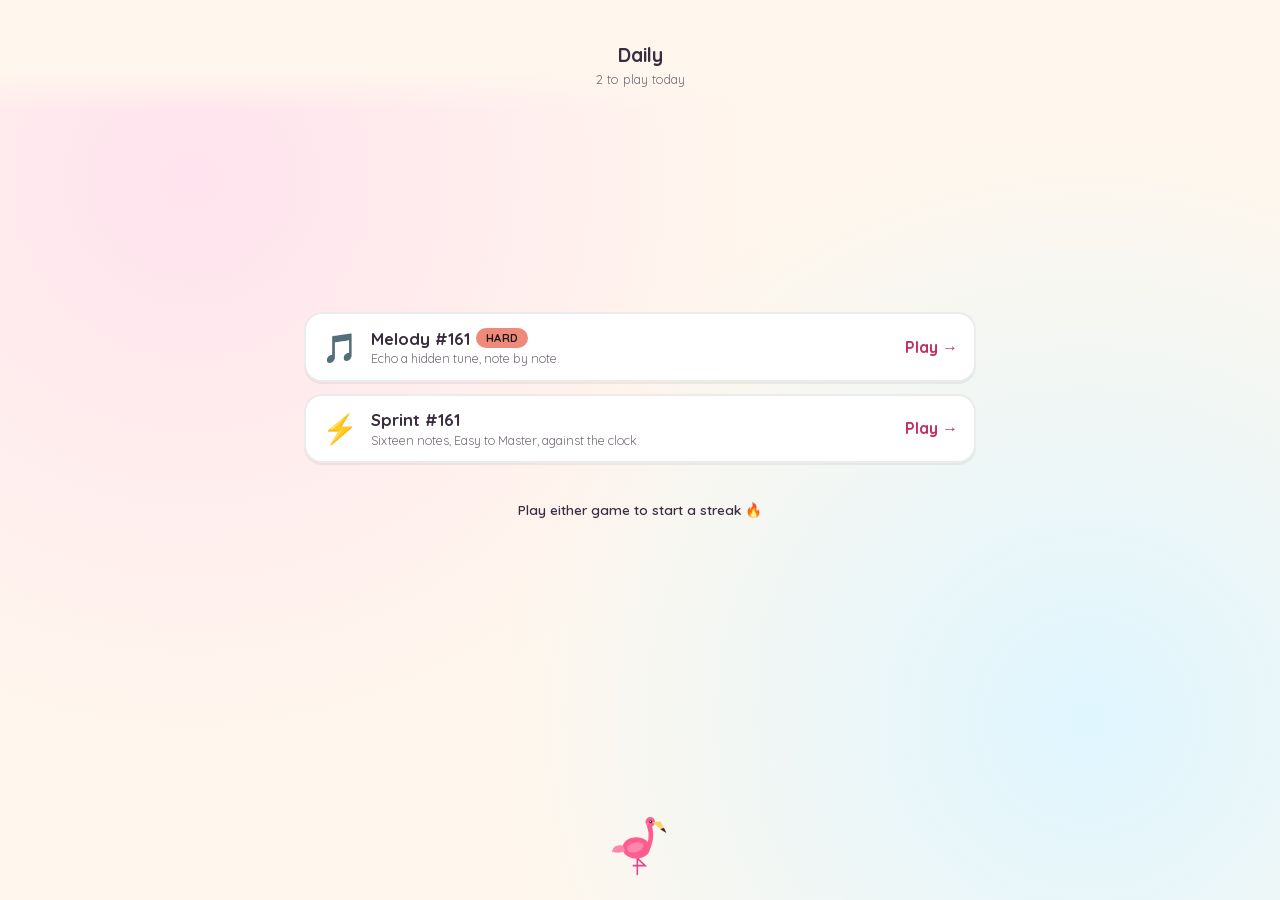
==== commit cf442158: "publish web (source a001be2)" ====
--- a/daily/index.html
+++ b/daily/index.html
@@ -3,18 +3,42 @@
 <head>
   <meta charset="utf-8">
   <meta name="viewport" content="width=device-width, initial-scale=1, maximum-scale=1, user-scalable=no, viewport-fit=cover">
-  <title>DoReMingo Daily — free daily melody puzzle</title>
-  <meta name="description" content="Hear today's hidden melody and echo it back in Do-Re-Mi. One puzzle a day, same tune for everyone, new one at midnight. Free in your browser — no sign-up, no music training needed.">
+
+  <!-- The deploy root. Every asset below is relative to it, so the one shell
+       serves every route: the app routes on real paths (js/main.js), which
+       means this file is fetched from /daily/sprint/ as readily as /daily/,
+       and "css/style.css" must not resolve against the route.
+       "/" suits dev (repo root) and iOS (capacitor:// serves from "/");
+       bin/publish-web.sh rewrites it to "/daily/" for the web deploy. -->
+  <base href="/daily/">
+
+  <!-- Which deploy this is. Stamped, never inferred: bin/publish-web.sh sets
+       "daily-only" for www.doremingo.com/daily/ (Daily and nothing else); the
+       app and dev keep "full".
+       This used to be guessed from the URL (`/^\/daily/` on the pathname),
+       which worked only while routes lived in the hash and the pathname stood
+       still. Once /daily/sprint/ became a real route, "served under /daily/"
+       and "currently routed to /daily/" became the same string — and the full
+       app hid its own Learn tab on any refresh under /daily/. -->
+  <meta name="deploy" content="daily-only">
+
+  <!-- route-meta:start — one shell, one card per route. bin/publish-web.sh
+       swaps this whole block when it stamps /daily/melody/ and /daily/sprint/,
+       so each game unfurls its own preview. Defaults describe the shelf. -->
+  <title>DoReMingo Daily — two free daily ear puzzles</title>
+  <meta name="description" content="Two daily music puzzles in Do-Re-Mi: echo a hidden melody, or name sixteen notes from Easy to Master against the clock. Same puzzles for everyone, new ones at midnight. Free in your browser — no sign-up, no music training needed.">
   <link rel="canonical" href="https://www.doremingo.com/daily/">
   <meta property="og:type" content="website">
   <meta property="og:site_name" content="DoReMingo">
-  <meta property="og:title" content="DoReMingo Daily — can you echo today's melody? 🦩">
-  <meta property="og:description" content="A tiny daily ear puzzle: listen to a hidden tune, play it back in Do-Re-Mi, share your grid. New melody at midnight — same one for everyone.">
+  <meta property="og:title" content="DoReMingo Daily — two little ear puzzles a day 🦩">
+  <meta property="og:description" content="Echo a hidden melody, or sprint sixteen notes against the clock. Share your grid, spoiler-free — new puzzles at midnight, the same for everyone.">
   <meta property="og:url" content="https://www.doremingo.com/daily/">
   <meta property="og:image" content="https://www.doremingo.com/og-image.png">
   <meta property="og:image:width" content="1200">
   <meta property="og:image:height" content="630">
   <meta name="twitter:card" content="summary_large_image">
+  <!-- route-meta:end -->
+
   <link rel="icon" href="assets/favicon.svg">
   <link rel="apple-touch-icon" href="assets/icon-180.png">
   <link rel="manifest" href="manifest.webmanifest">
@@ -315,6 +339,14 @@
                coming back tomorrow-morning-brain) shouldn't lose the teaching. -->
           <button id="sprint-result-reveal-btn" class="big-btn secondary" hidden>🔁 Hear what you missed</button>
           <p id="sprint-share-status" class="status" aria-live="polite"></p>
+
+          <!-- The shelf's other games, if any are still unplayed today. Sits
+               above the countdown: "play this now" beats "come back tomorrow". -->
+          <div id="sprint-next" class="daily-next" hidden>
+            <p id="sprint-next-lead" class="daily-next-lead"></p>
+            <div id="sprint-next-cards" class="picker-cards"></div>
+          </div>
+
           <p id="sprint-countdown" class="status"></p>
         </div>
       </div>
@@ -382,6 +414,14 @@
           <div id="daily-stats" class="daily-stats"></div>
           <button id="daily-share-btn" class="big-btn">Share result</button>
           <p id="daily-share-status" class="status" aria-live="polite"></p>
+
+          <!-- The shelf's other games, if any are still unplayed today. Sits
+               above the countdown: "play this now" beats "come back tomorrow". -->
+          <div id="daily-next" class="daily-next" hidden>
+            <p id="daily-next-lead" class="daily-next-lead"></p>
+            <div id="daily-next-cards" class="picker-cards"></div>
+          </div>
+
           <p id="daily-countdown" class="status"></p>
         </div>
       </div>
--- a/daily/css/style.css
+++ b/daily/css/style.css
@@ -35,6 +35,13 @@
   --blue: #4cc9f0;
   --red: #ef476f;
   --berry: #c42e62; /* AA-safe pink for small text — white-on-pink fails contrast */
+  /* Answer marks. Deliberately NOT --green/--red: those ARE palette colours
+     (Fa is --green, Do is a shade off --red), so a mark wearing one of them
+     disappeared on exactly the button it was marking. These sit clear of every
+     Degree hue. See .degree-btn.correct for the white separator that does the
+     rest of the work. */
+  --mark-right: #00a06b;
+  --mark-wrong: #d81038;
   --font-brand: 'Quicksand', ui-rounded, -apple-system, "Segoe UI", Roboto, sans-serif;
   --font-mono: 'Space Mono', ui-monospace, "SF Mono", Menlo, monospace;
 }
@@ -707,19 +714,36 @@
 .degree-btn[data-degree="me"] { background: #d6a14a; }
 .degree-btn[data-degree="le"] { background: #6a76c4; }
 
-.degree-btn.correct { outline: 4px solid var(--green); }
-.degree-btn.wrong { outline: 4px solid var(--red); }
-/* On the piano keyboard, a thin inner border on the sides + bottom only — no
-   top edge (so it can't protrude above the keyboard) and inset (so the next
-   key can't clip its right edge). Higher specificity than the .playing walk
-   glow so it stays visible when a key is both answered and being walked. */
-.degrees.piano .degree-btn.correct {
-  outline: none;
-  box-shadow: inset 3px 0 0 var(--green), inset -3px 0 0 var(--green), inset 0 -3px 0 var(--green);
-}
+/* ---- answer marks ----
+   A mark is a ring, and a ring is only as visible as the button beneath it: a
+   green one on green Fa vanished outright, and green-on-blue Sol / red-on-pink
+   Do were near-misses. Hue alone can't win — twelve Degrees own twelve colours
+   and a mark has to read on all of them.
+   So every ring carries a WHITE band between the button and the mark colour.
+   The white is what guarantees the edge; the colour only has to say which mark
+   it is. Border (not a second outline) because outline can't be two-toned, and
+   box-sizing is border-box, so it costs no size.
+   Box-shadow stays free for .playing — that's why this is outline, not shadow. */
+.degree-btn.correct { --mark: var(--mark-right); }
+.degree-btn.wrong { --mark: var(--mark-wrong); }
+.degree-btn.correct,
+.degree-btn.wrong {
+  border: 3px solid #fff;
+  outline: 4px solid var(--mark);
+}
+/* On the piano keyboard, an inner band on the sides + bottom only — no top edge
+   (so it can't protrude above the keyboard) and inset (so the next key can't
+   clip its right edge). Same two-tone trick, stacked: the mark paints over the
+   white, leaving mark at the key edge and white just inside it — earlier
+   shadows sit on top. Higher specificity than the .playing walk glow so it
+   stays visible when a key is both answered and being walked. */
+.degrees.piano .degree-btn.correct,
 .degrees.piano .degree-btn.wrong {
   outline: none;
-  box-shadow: inset 3px 0 0 var(--red), inset -3px 0 0 var(--red), inset 0 -3px 0 var(--red);
+  border: none;
+  box-shadow:
+    inset 4px 0 0 var(--mark), inset -4px 0 0 var(--mark), inset 0 -4px 0 var(--mark),
+    inset 7px 0 0 #fff, inset -7px 0 0 #fff, inset 0 -7px 0 #fff;
 }
 .degree-btn.playing {
   transform: scale(1.1);
@@ -1004,6 +1028,24 @@
 .picker-done { font-size: 0.78rem; font-weight: 600; opacity: 0.8; white-space: nowrap; }
 .picker-streak { text-align: center; font-size: 0.85rem; font-weight: 600; margin: 1rem 0 0; }
 
+/* ---- the result view's tail: the shelf's other games ----
+   Same card as the picker, so a game looks the same wherever it's offered. The
+   rule above it makes it read as a footer to the result rather than another of
+   the result's own buttons. */
+.daily-next {
+  margin-top: 1.25rem;
+  padding-top: 1rem;
+  border-top: 1px solid rgba(59, 45, 63, 0.12);
+}
+.daily-next[hidden] { display: none; }
+.daily-next-lead {
+  margin: 0 0 0.6rem;
+  font-size: 0.8rem;
+  font-weight: 700;
+  opacity: 0.65;
+  text-align: center;
+}
+
 /* ---- Daily Sprint ---- */
 /* Clock + progress ride in the header, opposite the back button (floated by
    .header-action). The clock is a score, never a countdown (ADR-0004) — so it
@@ -1015,9 +1057,11 @@
 /* Two controls share the right edge, so the meters are pushed inboard of the
    help button. Specificity must match `.quiz-header.titled > .header-action`,
    which pins every action to the edge — a plain `.sprint-meters` rule loses to
-   it and the two stack on top of each other. */
+   it and the two stack on top of each other.
+   The offset clears the button's full 44px width PLUS breathing room — at 46px
+   the meters sat 2px off the icon and the two read as one crowded lump. */
 .quiz-header.titled > .sprint-meters {
-  right: calc(max(24px, env(safe-area-inset-right)) + 46px);
+  right: calc(max(24px, env(safe-area-inset-right)) + 60px);
 }
 .sprint-clock { font-family: var(--font-brand); font-weight: 700; font-size: 1.05rem; font-variant-numeric: tabular-nums; }
 .sprint-progress { font-size: 0.72rem; opacity: 0.7; white-space: nowrap; }
@@ -1095,7 +1139,14 @@
   opacity: 0.4; cursor: default; transform: none; box-shadow: 0 2px 0 #d23369;
 }
 /* Practice escape-hatch — lives under the palette, out of the play cluster. */
-.daily-practice-row { display: flex; justify-content: center; margin: 0.75rem 0 0; }
+/* The gap belongs to the BUTTON, not the row: the sandbox door hides on the
+   result view and inside the sandbox itself, and a margin on the row would hold
+   12px of dead space open above the result with nothing in it. An empty flex row
+   is 0px tall; an empty flex row with a margin is not.
+   (`:not(:has(…))` would say this more directly, but :has needs WKWebView 15.4
+   and the app targets iOS 15.0 — see makeHelpModal in js/main.js.) */
+.daily-practice-row { display: flex; justify-content: center; }
+.daily-practice-row > .chip-btn { margin-top: 0.75rem; }
 
 .daily-board {
   display: flex; flex-direction: column; gap: 6px;
@@ -1251,7 +1302,11 @@
   align-items: center;
   justify-content: center;
   padding: 20px;
+  /* Sprint's rules are long enough to reach both ends of an iPhone screen. */
+  padding-top: max(20px, env(safe-area-inset-top));
+  padding-bottom: max(20px, env(safe-area-inset-bottom));
   background: rgba(59, 45, 63, 0.45);
+  overscroll-behavior: contain; /* dragging the backdrop must not scroll the game */
 }
 .help-overlay[hidden] { display: none; }
 .help-dialog {
@@ -1259,11 +1314,21 @@
   padding: 24px;
   max-width: 360px;
   width: 100%;
+  /* Taller than the phone → the card scrolls, not the page behind it. 100% of
+     the overlay's content box, i.e. the viewport less its padding + insets. */
+  max-height: 100%;
+  overflow-y: auto;
+  overscroll-behavior: contain;
+  -webkit-overflow-scrolling: touch;
   color: var(--ink);
   background: #fff;
   box-shadow: 0 12px 40px rgba(59, 45, 63, 0.28);
   text-align: left;
 }
+/* While the rules are up, the game behind them is frozen — otherwise a drag that
+   misses the card scrolls the screen underneath and you close the modal onto a
+   view that moved. Set by makeHelpModal (js/main.js). */
+body.modal-open { overflow: hidden; }
 .help-dialog h2 { margin: 0 0 12px; color: var(--pink); font-size: 1.3rem; }
 .help-dialog p { margin: 0 0 12px; line-height: 1.45; font-size: 0.95rem; }
 .help-dialog .big-btn { margin-top: 4px; width: 100%; }
